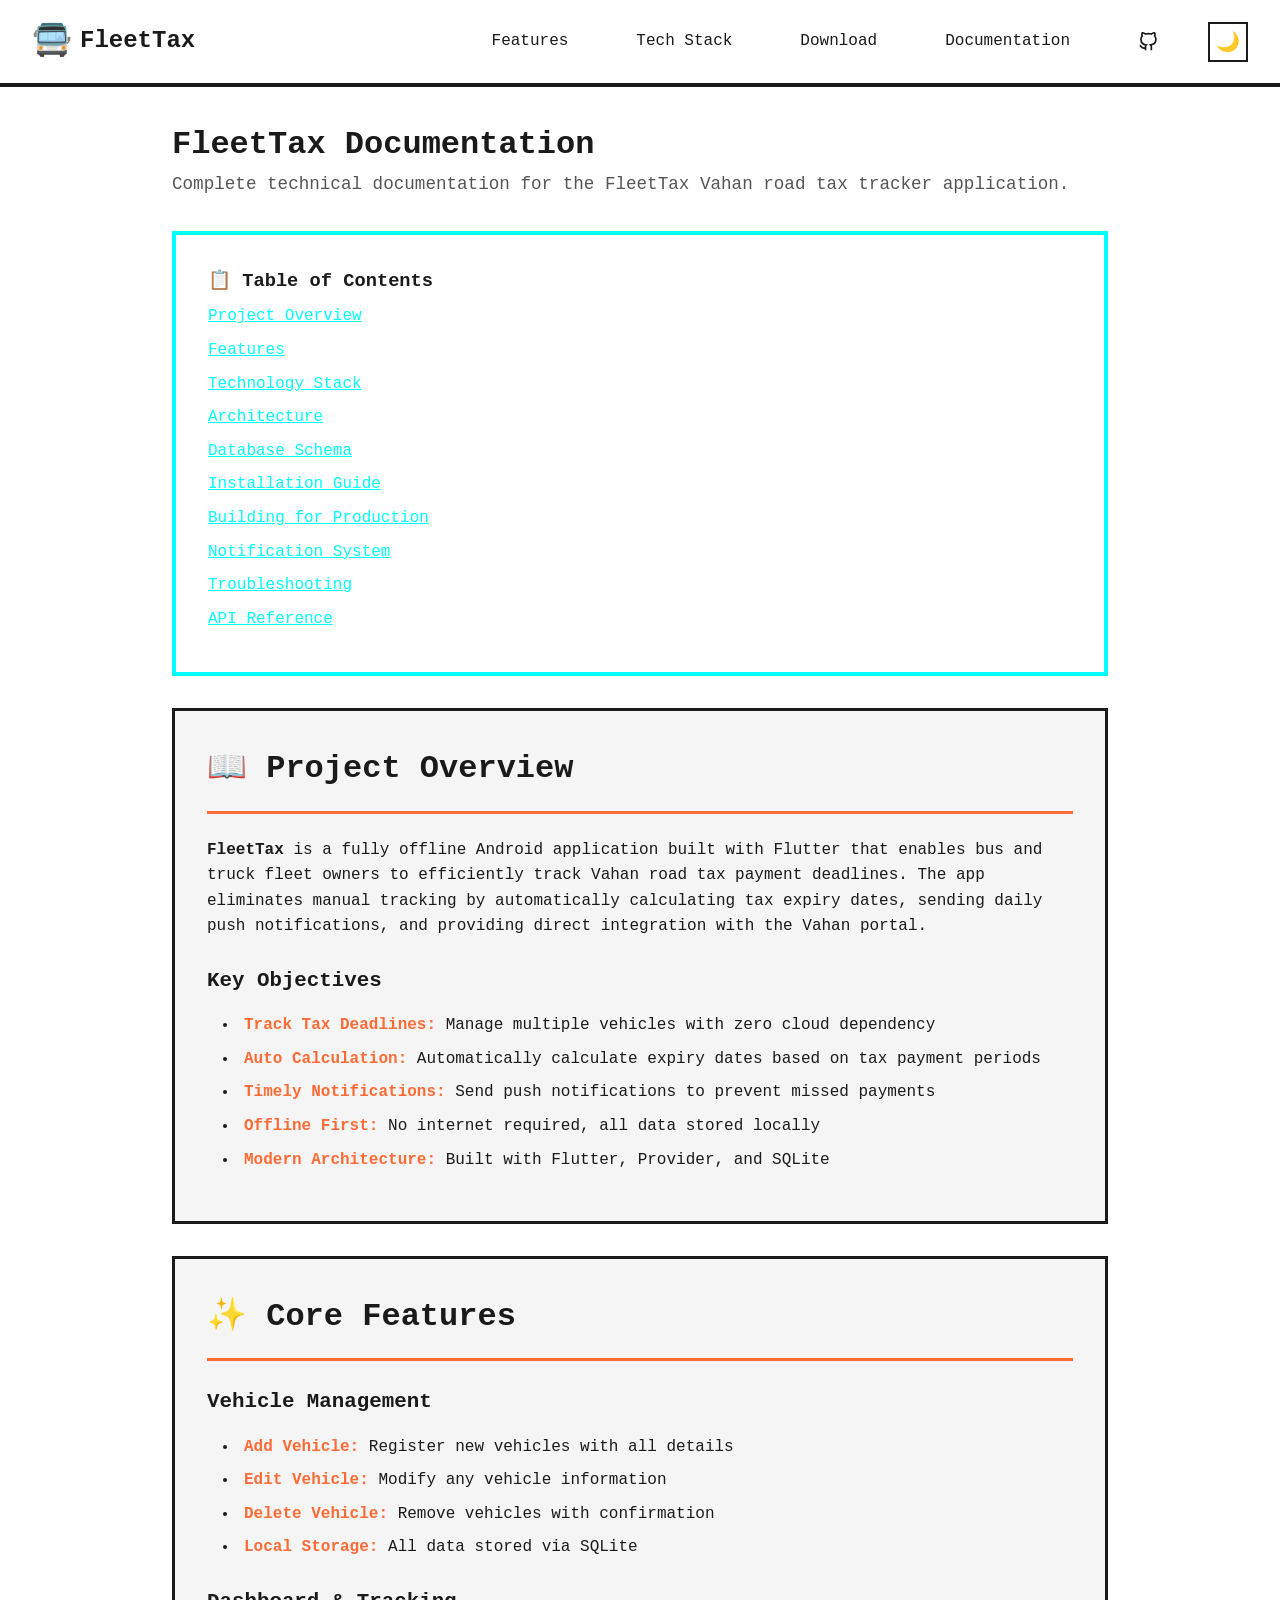
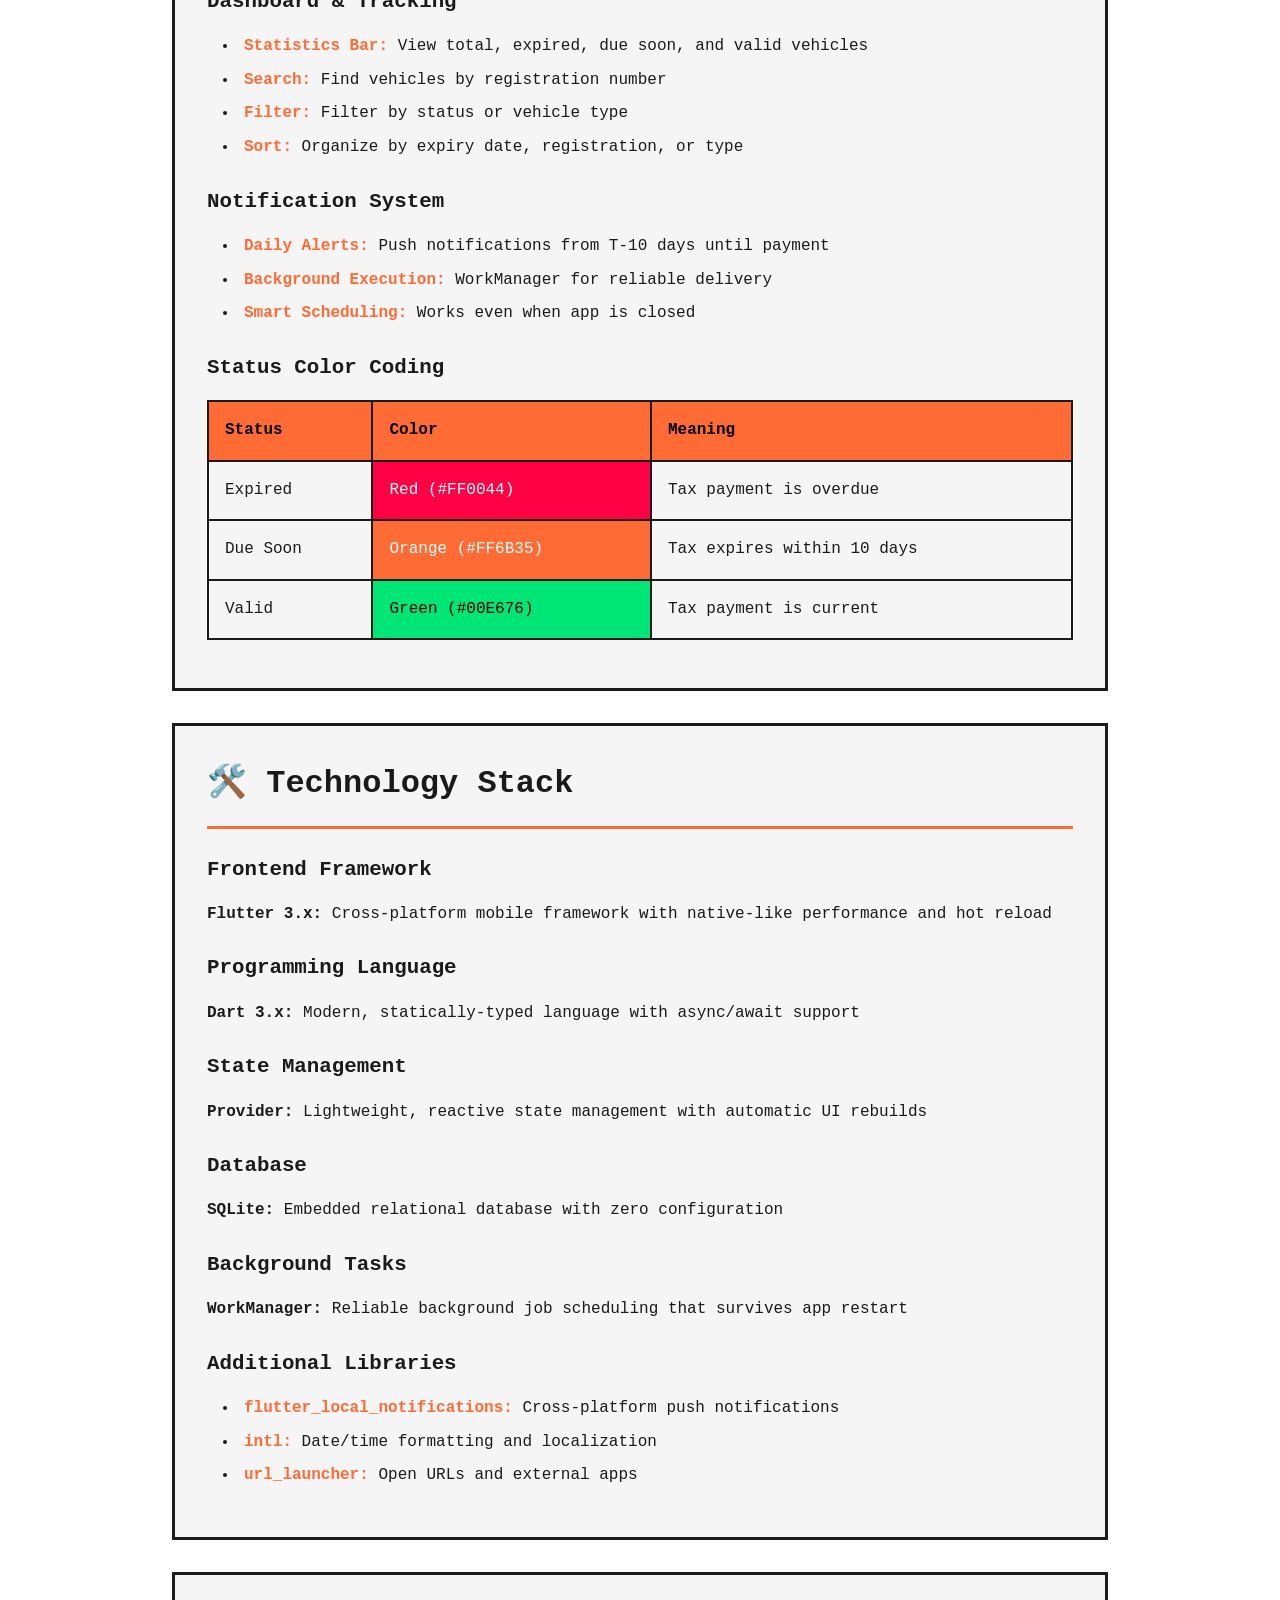
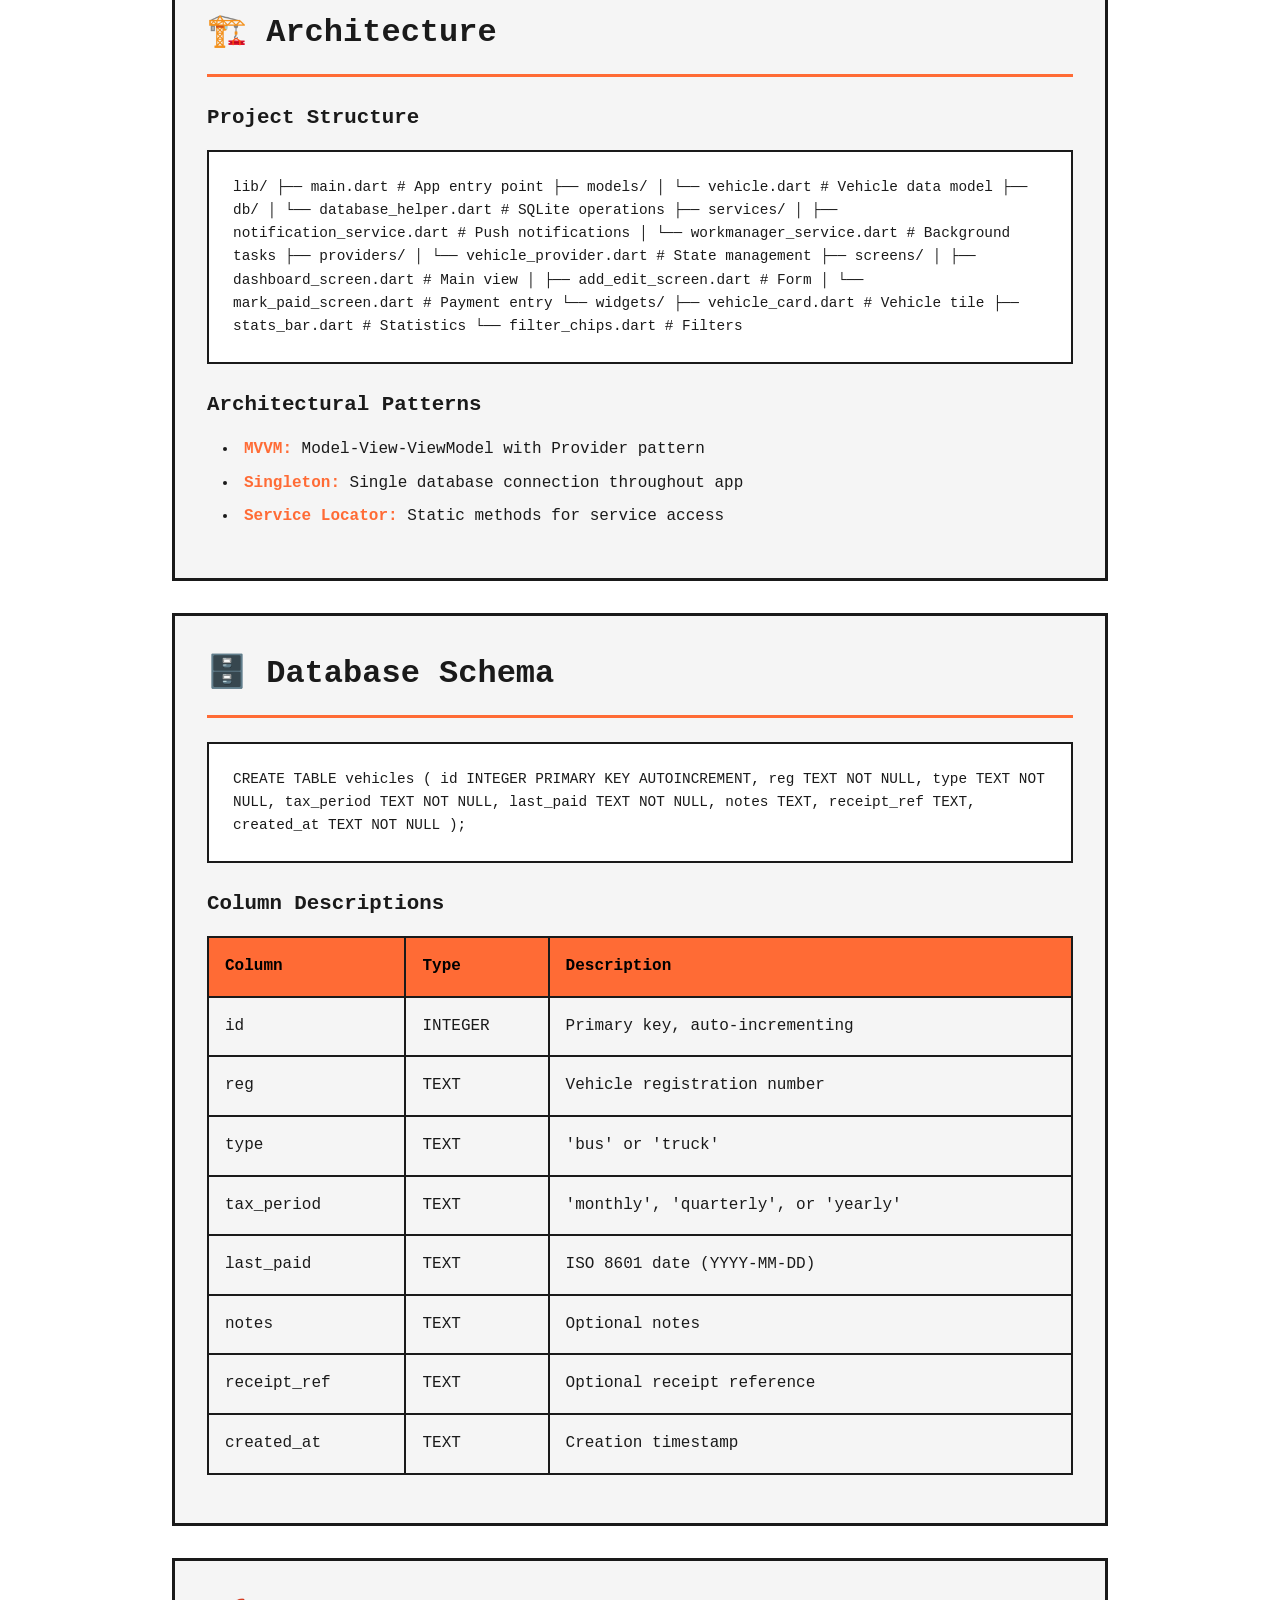
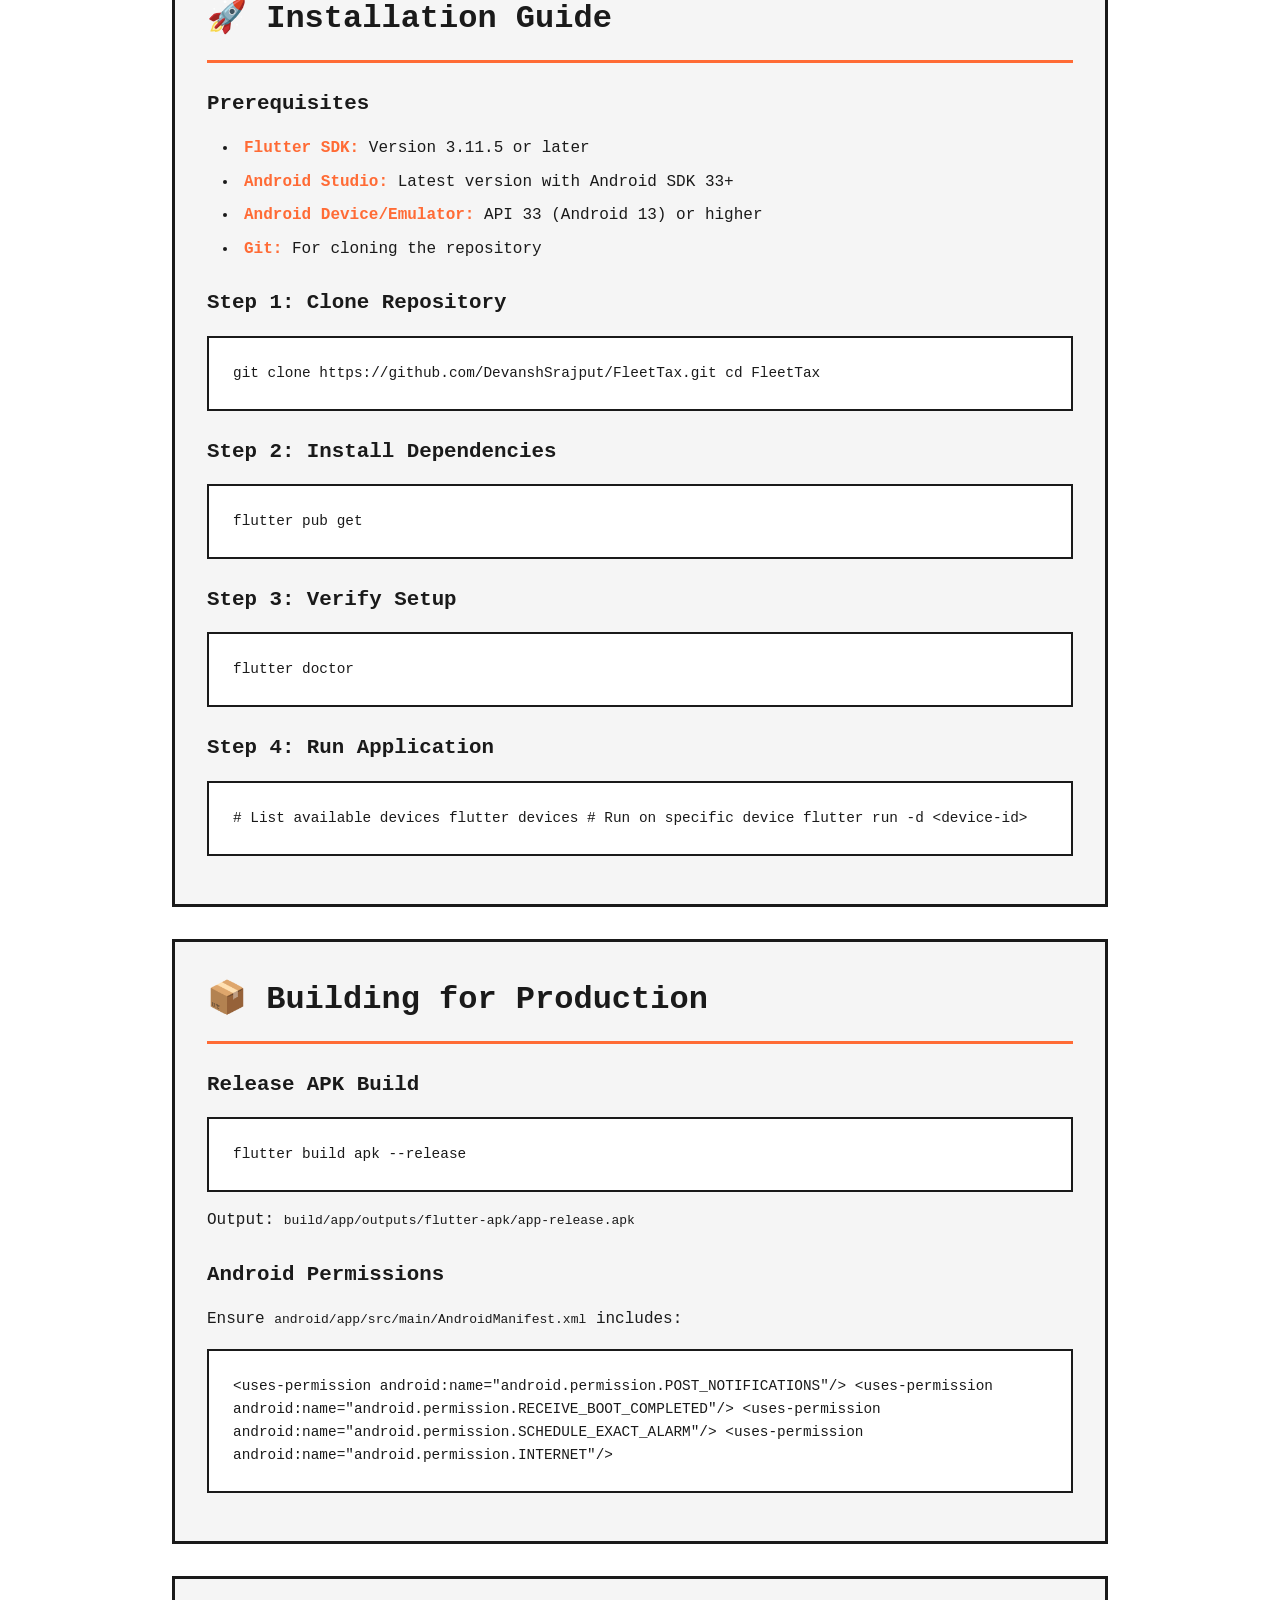
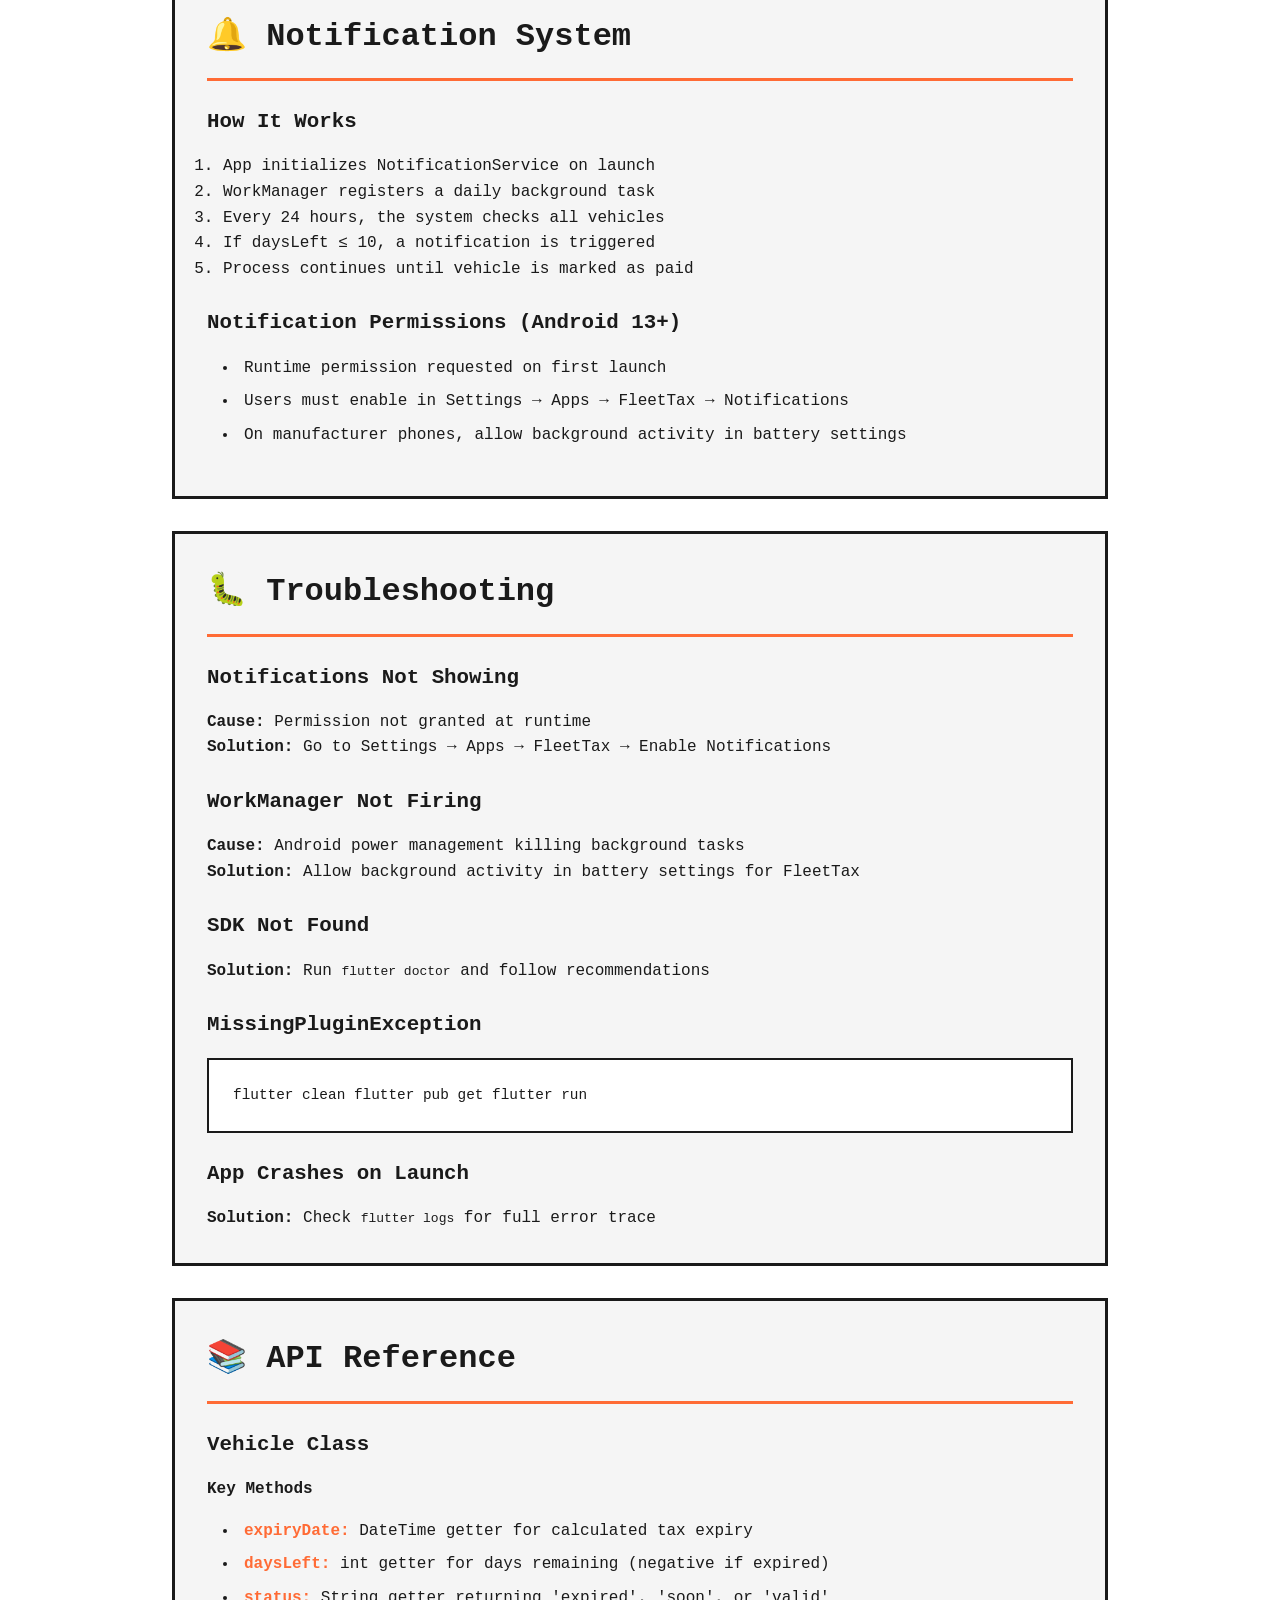
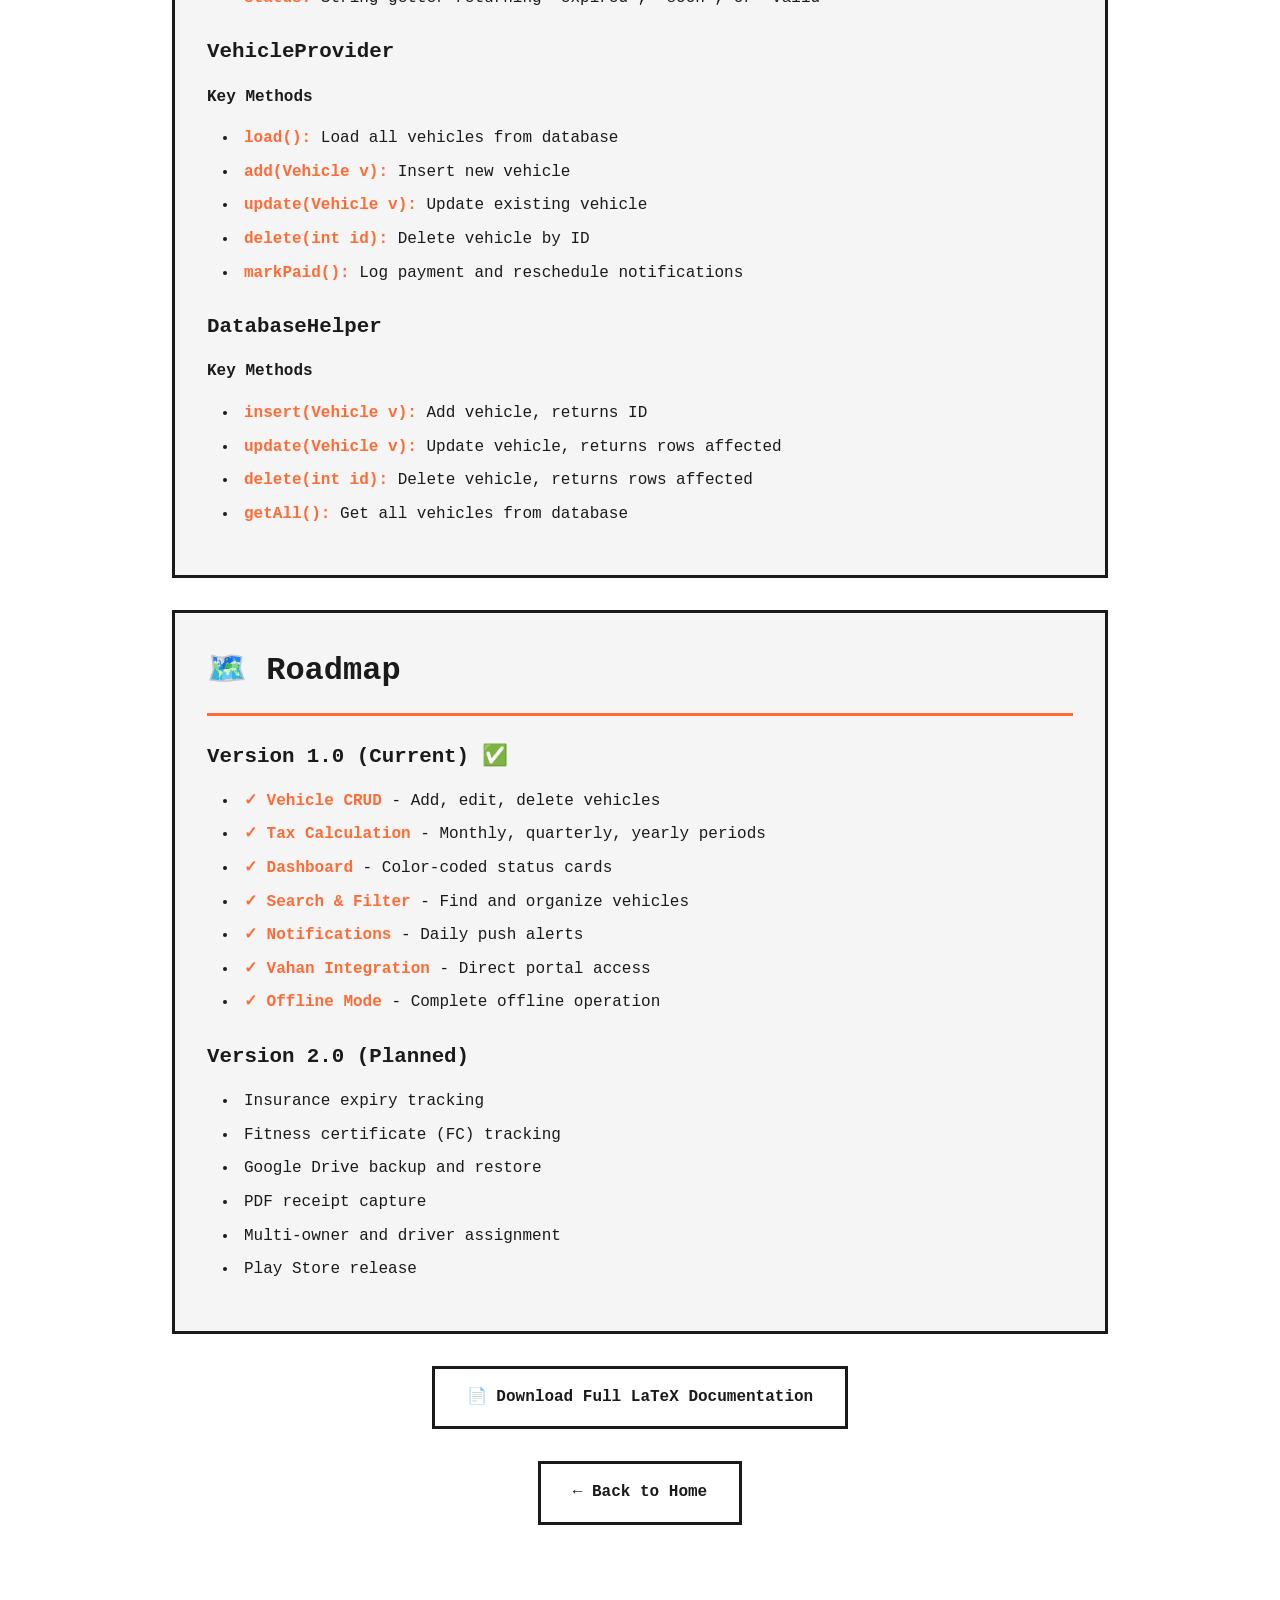
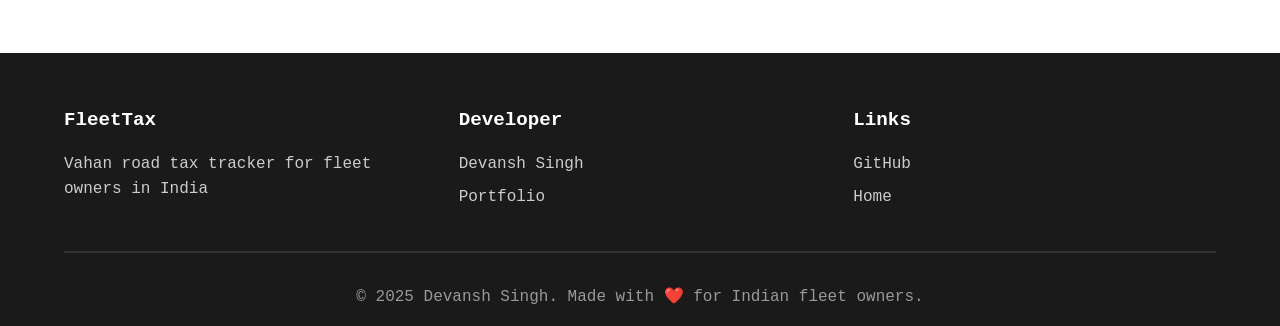
==== docs/docs.html @ cca52b47 "FleetTax Website & Documentation" ====
<!DOCTYPE html>
<html lang="en">
<head>
    <meta charset="UTF-8">
    <meta name="viewport" content="width=device-width, initial-scale=1.0">
    <title>FleetTax Documentation</title>
    <link rel="stylesheet" href="styles.css">
    <style>
        .docs-container {
            max-width: 1000px;
            margin: 0 auto;
            padding: 2rem;
        }

        .doc-section {
            background-color: var(--bg-secondary);
            padding: 2rem;
            margin: 2rem 0;
            border: 3px solid var(--border-color);
        }

        .doc-section h2 {
            font-size: 2rem;
            margin-bottom: 1.5rem;
            border-bottom: 3px solid var(--accent-yellow);
            padding-bottom: 1rem;
        }

        .doc-section h3 {
            font-size: 1.3rem;
            margin: 1.5rem 0 1rem;
        }

        .code-block {
            background-color: var(--bg-primary);
            border: 2px solid var(--border-color);
            padding: 1.5rem;
            margin: 1rem 0;
            overflow-x: auto;
            font-family: 'Courier New', monospace;
            font-size: 0.9rem;
        }

        .toc {
            background-color: var(--bg-primary);
            padding: 2rem;
            border: 4px solid var(--accent-cyan);
            margin: 2rem 0;
        }

        .toc h3 {
            margin-top: 0;
        }

        .toc ul {
            list-style: none;
            padding-left: 0;
        }

        .toc li {
            margin: 0.5rem 0;
        }

        .toc a {
            color: var(--accent-cyan);
            text-decoration: underline;
        }

        .toc a:hover {
            color: var(--accent-yellow);
        }

        table {
            width: 100%;
            border-collapse: collapse;
            margin: 1rem 0;
        }

        table th, table td {
            border: 2px solid var(--border-color);
            padding: 1rem;
            text-align: left;
        }

        table th {
            background-color: var(--accent-yellow);
            color: #000;
            font-weight: bold;
        }

        table tr:nth-child(even) {
            background-color: var(--bg-secondary);
        }

        .back-to-top {
            text-align: center;
            margin: 2rem 0;
        }

        .back-to-top a {
            display: inline-block;
            padding: 1rem 2rem;
            border: 3px solid var(--border-color);
            text-decoration: none;
            color: var(--text-primary);
            font-weight: bold;
            transition: all 0.3s;
        }

        .back-to-top a:hover {
            background-color: var(--accent-cyan);
            border-color: var(--accent-cyan);
            color: #000;
        }

        .feature-list {
            list-style-position: inside;
            margin: 1rem 0;
        }

        .feature-list li {
            margin: 0.5rem 0;
            padding-left: 1rem;
        }

        .feature-list strong {
            color: var(--accent-yellow);
        }
    </style>
</head>
<body>
    <!-- Navbar -->
    <nav class="navbar">
        <div class="nav-container">
            <div class="nav-left">
                <a href="index.html" class="logo">
                    <span class="logo-icon">🚍</span>
                    <span class="logo-text">FleetTax</span>
                </a>
            </div>
            <ul class="nav-links">
                <li><a href="index.html#features">Features</a></li>
                <li><a href="index.html#tech">Tech Stack</a></li>
                <li><a href="index.html#download">Download</a></li>
                <li><a href="docs.html">Documentation</a></li>
                <li>
                    <a href="https://github.com/DevanshSrajput/FleetTax" target="_blank" class="github-link" title="GitHub Repository">
                        <svg width="20" height="20" viewBox="0 0 24 24" fill="none" stroke="currentColor" stroke-width="2">
                            <path d="M9 19c-5 1.5-5-2.5-7-3m14 6v-3.87a3.37 3.37 0 0 0-.94-2.61c3.14-.35 6.44-1.54 6.44-7A5.44 5.44 0 0 0 20 4.77 5.07 5.07 0 0 0 19.91 1S18.73.65 16 2.48a13.38 13.38 0 0 0-7 0C6.27.65 5.09 1 5.09 1A5.07 5.07 0 0 0 5 4.77a5.44 5.44 0 0 0-1.5 3.78c0 5.42 3.3 6.61 6.44 7A3.37 3.37 0 0 0 9 18.13V22"></path>
                        </svg>
                    </a>
                </li>
                <li>
                    <button class="theme-toggle" id="themeToggle" title="Toggle dark/light mode">
                        <span class="theme-icon">🌙</span>
                    </button>
                </li>
            </ul>
        </div>
    </nav>

    <!-- Main Documentation Content -->
    <div class="docs-container">
        <h1>FleetTax Documentation</h1>
        <p style="font-size: 1.1rem; color: var(--text-secondary); margin-bottom: 2rem;">
            Complete technical documentation for the FleetTax Vahan road tax tracker application.
        </p>

        <!-- Table of Contents -->
        <div class="toc">
            <h3>📋 Table of Contents</h3>
            <ul>
                <li><a href="#overview">Project Overview</a></li>
                <li><a href="#features">Features</a></li>
                <li><a href="#tech-stack">Technology Stack</a></li>
                <li><a href="#architecture">Architecture</a></li>
                <li><a href="#database">Database Schema</a></li>
                <li><a href="#installation">Installation Guide</a></li>
                <li><a href="#building">Building for Production</a></li>
                <li><a href="#notifications">Notification System</a></li>
                <li><a href="#troubleshooting">Troubleshooting</a></li>
                <li><a href="#api">API Reference</a></li>
            </ul>
        </div>

        <!-- Overview Section -->
        <div id="overview" class="doc-section">
            <h2>📖 Project Overview</h2>
            <p>
                <strong>FleetTax</strong> is a fully offline Android application built with Flutter that enables bus and truck fleet owners to efficiently track Vahan road tax payment deadlines. The app eliminates manual tracking by automatically calculating tax expiry dates, sending daily push notifications, and providing direct integration with the Vahan portal.
            </p>
            <h3>Key Objectives</h3>
            <ul class="feature-list">
                <li><strong>Track Tax Deadlines:</strong> Manage multiple vehicles with zero cloud dependency</li>
                <li><strong>Auto Calculation:</strong> Automatically calculate expiry dates based on tax payment periods</li>
                <li><strong>Timely Notifications:</strong> Send push notifications to prevent missed payments</li>
                <li><strong>Offline First:</strong> No internet required, all data stored locally</li>
                <li><strong>Modern Architecture:</strong> Built with Flutter, Provider, and SQLite</li>
            </ul>
        </div>

        <!-- Features Section -->
        <div id="features" class="doc-section">
            <h2>✨ Core Features</h2>
            <h3>Vehicle Management</h3>
            <ul class="feature-list">
                <li><strong>Add Vehicle:</strong> Register new vehicles with all details</li>
                <li><strong>Edit Vehicle:</strong> Modify any vehicle information</li>
                <li><strong>Delete Vehicle:</strong> Remove vehicles with confirmation</li>
                <li><strong>Local Storage:</strong> All data stored via SQLite</li>
            </ul>

            <h3>Dashboard & Tracking</h3>
            <ul class="feature-list">
                <li><strong>Statistics Bar:</strong> View total, expired, due soon, and valid vehicles</li>
                <li><strong>Search:</strong> Find vehicles by registration number</li>
                <li><strong>Filter:</strong> Filter by status or vehicle type</li>
                <li><strong>Sort:</strong> Organize by expiry date, registration, or type</li>
            </ul>

            <h3>Notification System</h3>
            <ul class="feature-list">
                <li><strong>Daily Alerts:</strong> Push notifications from T-10 days until payment</li>
                <li><strong>Background Execution:</strong> WorkManager for reliable delivery</li>
                <li><strong>Smart Scheduling:</strong> Works even when app is closed</li>
            </ul>

            <h3>Status Color Coding</h3>
            <table>
                <tr>
                    <th>Status</th>
                    <th>Color</th>
                    <th>Meaning</th>
                </tr>
                <tr>
                    <td>Expired</td>
                    <td style="background-color: #ff0044; color: white;">Red (#FF0044)</td>
                    <td>Tax payment is overdue</td>
                </tr>
                <tr>
                    <td>Due Soon</td>
                    <td style="background-color: #ff6b35; color: white;">Orange (#FF6B35)</td>
                    <td>Tax expires within 10 days</td>
                </tr>
                <tr>
                    <td>Valid</td>
                    <td style="background-color: #00e676; color: #000;">Green (#00E676)</td>
                    <td>Tax payment is current</td>
                </tr>
            </table>
        </div>

        <!-- Tech Stack Section -->
        <div id="tech-stack" class="doc-section">
            <h2>🛠️ Technology Stack</h2>
            <h3>Frontend Framework</h3>
            <p><strong>Flutter 3.x:</strong> Cross-platform mobile framework with native-like performance and hot reload</p>

            <h3>Programming Language</h3>
            <p><strong>Dart 3.x:</strong> Modern, statically-typed language with async/await support</p>

            <h3>State Management</h3>
            <p><strong>Provider:</strong> Lightweight, reactive state management with automatic UI rebuilds</p>

            <h3>Database</h3>
            <p><strong>SQLite:</strong> Embedded relational database with zero configuration</p>

            <h3>Background Tasks</h3>
            <p><strong>WorkManager:</strong> Reliable background job scheduling that survives app restart</p>

            <h3>Additional Libraries</h3>
            <ul class="feature-list">
                <li><strong>flutter_local_notifications:</strong> Cross-platform push notifications</li>
                <li><strong>intl:</strong> Date/time formatting and localization</li>
                <li><strong>url_launcher:</strong> Open URLs and external apps</li>
            </ul>
        </div>

        <!-- Architecture Section -->
        <div id="architecture" class="doc-section">
            <h2>🏗️ Architecture</h2>
            <h3>Project Structure</h3>
            <div class="code-block">
lib/
├── main.dart                      # App entry point
├── models/
│   └── vehicle.dart               # Vehicle data model
├── db/
│   └── database_helper.dart       # SQLite operations
├── services/
│   ├── notification_service.dart  # Push notifications
│   └── workmanager_service.dart   # Background tasks
├── providers/
│   └── vehicle_provider.dart      # State management
├── screens/
│   ├── dashboard_screen.dart      # Main view
│   ├── add_edit_screen.dart       # Form
│   └── mark_paid_screen.dart      # Payment entry
└── widgets/
    ├── vehicle_card.dart          # Vehicle tile
    ├── stats_bar.dart             # Statistics
    └── filter_chips.dart          # Filters
            </div>

            <h3>Architectural Patterns</h3>
            <ul class="feature-list">
                <li><strong>MVVM:</strong> Model-View-ViewModel with Provider pattern</li>
                <li><strong>Singleton:</strong> Single database connection throughout app</li>
                <li><strong>Service Locator:</strong> Static methods for service access</li>
            </ul>
        </div>

        <!-- Database Section -->
        <div id="database" class="doc-section">
            <h2>🗄️ Database Schema</h2>
            <div class="code-block">
CREATE TABLE vehicles (
    id INTEGER PRIMARY KEY AUTOINCREMENT,
    reg TEXT NOT NULL,
    type TEXT NOT NULL,
    tax_period TEXT NOT NULL,
    last_paid TEXT NOT NULL,
    notes TEXT,
    receipt_ref TEXT,
    created_at TEXT NOT NULL
);
            </div>

            <h3>Column Descriptions</h3>
            <table>
                <tr>
                    <th>Column</th>
                    <th>Type</th>
                    <th>Description</th>
                </tr>
                <tr>
                    <td>id</td>
                    <td>INTEGER</td>
                    <td>Primary key, auto-incrementing</td>
                </tr>
                <tr>
                    <td>reg</td>
                    <td>TEXT</td>
                    <td>Vehicle registration number</td>
                </tr>
                <tr>
                    <td>type</td>
                    <td>TEXT</td>
                    <td>'bus' or 'truck'</td>
                </tr>
                <tr>
                    <td>tax_period</td>
                    <td>TEXT</td>
                    <td>'monthly', 'quarterly', or 'yearly'</td>
                </tr>
                <tr>
                    <td>last_paid</td>
                    <td>TEXT</td>
                    <td>ISO 8601 date (YYYY-MM-DD)</td>
                </tr>
                <tr>
                    <td>notes</td>
                    <td>TEXT</td>
                    <td>Optional notes</td>
                </tr>
                <tr>
                    <td>receipt_ref</td>
                    <td>TEXT</td>
                    <td>Optional receipt reference</td>
                </tr>
                <tr>
                    <td>created_at</td>
                    <td>TEXT</td>
                    <td>Creation timestamp</td>
                </tr>
            </table>
        </div>

        <!-- Installation Section -->
        <div id="installation" class="doc-section">
            <h2>🚀 Installation Guide</h2>
            <h3>Prerequisites</h3>
            <ul class="feature-list">
                <li><strong>Flutter SDK:</strong> Version 3.11.5 or later</li>
                <li><strong>Android Studio:</strong> Latest version with Android SDK 33+</li>
                <li><strong>Android Device/Emulator:</strong> API 33 (Android 13) or higher</li>
                <li><strong>Git:</strong> For cloning the repository</li>
            </ul>

            <h3>Step 1: Clone Repository</h3>
            <div class="code-block">
git clone https://github.com/DevanshSrajput/FleetTax.git
cd FleetTax
            </div>

            <h3>Step 2: Install Dependencies</h3>
            <div class="code-block">
flutter pub get
            </div>

            <h3>Step 3: Verify Setup</h3>
            <div class="code-block">
flutter doctor
            </div>

            <h3>Step 4: Run Application</h3>
            <div class="code-block">
# List available devices
flutter devices

# Run on specific device
flutter run -d &lt;device-id&gt;
            </div>
        </div>

        <!-- Building Section -->
        <div id="building" class="doc-section">
            <h2>📦 Building for Production</h2>
            <h3>Release APK Build</h3>
            <div class="code-block">
flutter build apk --release
            </div>
            <p>Output: <code>build/app/outputs/flutter-apk/app-release.apk</code></p>

            <h3>Android Permissions</h3>
            <p>Ensure <code>android/app/src/main/AndroidManifest.xml</code> includes:</p>
            <div class="code-block">
&lt;uses-permission android:name="android.permission.POST_NOTIFICATIONS"/&gt;
&lt;uses-permission android:name="android.permission.RECEIVE_BOOT_COMPLETED"/&gt;
&lt;uses-permission android:name="android.permission.SCHEDULE_EXACT_ALARM"/&gt;
&lt;uses-permission android:name="android.permission.INTERNET"/&gt;
            </div>
        </div>

        <!-- Notifications Section -->
        <div id="notifications" class="doc-section">
            <h2>🔔 Notification System</h2>
            <h3>How It Works</h3>
            <ol style="margin-left: 1rem;">
                <li>App initializes NotificationService on launch</li>
                <li>WorkManager registers a daily background task</li>
                <li>Every 24 hours, the system checks all vehicles</li>
                <li>If daysLeft ≤ 10, a notification is triggered</li>
                <li>Process continues until vehicle is marked as paid</li>
            </ol>

            <h3>Notification Permissions (Android 13+)</h3>
            <ul class="feature-list">
                <li>Runtime permission requested on first launch</li>
                <li>Users must enable in Settings → Apps → FleetTax → Notifications</li>
                <li>On manufacturer phones, allow background activity in battery settings</li>
            </ul>
        </div>

        <!-- Troubleshooting Section -->
        <div id="troubleshooting" class="doc-section">
            <h2>🐛 Troubleshooting</h2>

            <h3>Notifications Not Showing</h3>
            <p><strong>Cause:</strong> Permission not granted at runtime</p>
            <p><strong>Solution:</strong> Go to Settings → Apps → FleetTax → Enable Notifications</p>

            <h3>WorkManager Not Firing</h3>
            <p><strong>Cause:</strong> Android power management killing background tasks</p>
            <p><strong>Solution:</strong> Allow background activity in battery settings for FleetTax</p>

            <h3>SDK Not Found</h3>
            <p><strong>Solution:</strong> Run <code>flutter doctor</code> and follow recommendations</p>

            <h3>MissingPluginException</h3>
            <div class="code-block">
flutter clean
flutter pub get
flutter run
            </div>

            <h3>App Crashes on Launch</h3>
            <p><strong>Solution:</strong> Check <code>flutter logs</code> for full error trace</p>
        </div>

        <!-- API Reference Section -->
        <div id="api" class="doc-section">
            <h2>📚 API Reference</h2>

            <h3>Vehicle Class</h3>
            <h4>Key Methods</h4>
            <ul class="feature-list">
                <li><strong>expiryDate:</strong> DateTime getter for calculated tax expiry</li>
                <li><strong>daysLeft:</strong> int getter for days remaining (negative if expired)</li>
                <li><strong>status:</strong> String getter returning 'expired', 'soon', or 'valid'</li>
            </ul>

            <h3>VehicleProvider</h3>
            <h4>Key Methods</h4>
            <ul class="feature-list">
                <li><strong>load():</strong> Load all vehicles from database</li>
                <li><strong>add(Vehicle v):</strong> Insert new vehicle</li>
                <li><strong>update(Vehicle v):</strong> Update existing vehicle</li>
                <li><strong>delete(int id):</strong> Delete vehicle by ID</li>
                <li><strong>markPaid():</strong> Log payment and reschedule notifications</li>
            </ul>

            <h3>DatabaseHelper</h3>
            <h4>Key Methods</h4>
            <ul class="feature-list">
                <li><strong>insert(Vehicle v):</strong> Add vehicle, returns ID</li>
                <li><strong>update(Vehicle v):</strong> Update vehicle, returns rows affected</li>
                <li><strong>delete(int id):</strong> Delete vehicle, returns rows affected</li>
                <li><strong>getAll():</strong> Get all vehicles from database</li>
            </ul>
        </div>

        <!-- Roadmap Section -->
        <div id="roadmap" class="doc-section">
            <h2>🗺️ Roadmap</h2>
            <h3>Version 1.0 (Current) ✅</h3>
            <ul class="feature-list">
                <li><strong>✓ Vehicle CRUD</strong> - Add, edit, delete vehicles</li>
                <li><strong>✓ Tax Calculation</strong> - Monthly, quarterly, yearly periods</li>
                <li><strong>✓ Dashboard</strong> - Color-coded status cards</li>
                <li><strong>✓ Search & Filter</strong> - Find and organize vehicles</li>
                <li><strong>✓ Notifications</strong> - Daily push alerts</li>
                <li><strong>✓ Vahan Integration</strong> - Direct portal access</li>
                <li><strong>✓ Offline Mode</strong> - Complete offline operation</li>
            </ul>

            <h3>Version 2.0 (Planned)</h3>
            <ul class="feature-list">
                <li>Insurance expiry tracking</li>
                <li>Fitness certificate (FC) tracking</li>
                <li>Google Drive backup and restore</li>
                <li>PDF receipt capture</li>
                <li>Multi-owner and driver assignment</li>
                <li>Play Store release</li>
            </ul>
        </div>

        <!-- Download LaTeX -->
        <div class="back-to-top">
            <a href="fleettax_documentation.tex" download>📄 Download Full LaTeX Documentation</a>
        </div>

        <!-- Back to Home -->
        <div class="back-to-top">
            <a href="index.html">← Back to Home</a>
        </div>
    </div>

    <!-- Footer -->
    <footer class="footer" style="margin-top: 4rem;">
        <div class="container">
            <div class="footer-content">
                <div class="footer-section">
                    <h4>FleetTax</h4>
                    <p>Vahan road tax tracker for fleet owners in India</p>
                </div>
                <div class="footer-section">
                    <h4>Developer</h4>
                    <ul>
                        <li><a href="https://github.com/DevanshSrajput">Devansh Singh</a></li>
                        <li><a href="https://devanshsingh.dev">Portfolio</a></li>
                    </ul>
                </div>
                <div class="footer-section">
                    <h4>Links</h4>
                    <ul>
                        <li><a href="https://github.com/DevanshSrajput/FleetTax">GitHub</a></li>
                        <li><a href="index.html">Home</a></li>
                    </ul>
                </div>
            </div>
            <div class="footer-bottom">
                <p>&copy; 2025 Devansh Singh. Made with ❤️ for Indian fleet owners.</p>
            </div>
        </div>
    </footer>

    <script src="script.js"></script>
</body>
</html>
---- docs/styles.css ----
/* ===========================
   VARIABLES & THEME SETUP
   =========================== */

:root {
  /* Light theme colors */
  --bg-primary: #ffffff;
  --bg-secondary: #f5f5f5;
  --text-primary: #1a1a1a;
  --text-secondary: #555555;
  --border-color: #1a1a1a;
  --accent-yellow: #ff6b35;
  --accent-cyan: #00ffff;
  --accent-red: #ff0044;
  --accent-green: #00e676;
  --shadow: 0 4px 12px rgba(0, 0, 0, 0.1);
  --transition: all 0.3s cubic-bezier(0.4, 0, 0.2, 1);
}

body.dark-theme {
  /* Dark theme colors */
  --bg-primary: #0a0a0a;
  --bg-secondary: #1a1a1a;
  --text-primary: #ffffff;
  --text-secondary: #cccccc;
  --border-color: #ffffff;
  --shadow: 0 4px 12px rgba(0, 0, 0, 0.5);
}

/* ===========================
   GLOBAL STYLES
   =========================== */

* {
  margin: 0;
  padding: 0;
  box-sizing: border-box;
}

html {
  scroll-behavior: smooth;
}

body {
  font-family: "Courier New", monospace;
  background-color: var(--bg-primary);
  color: var(--text-primary);
  transition: var(--transition);
  line-height: 1.6;
  overflow-x: hidden;
}

/* ===========================
   NAVBAR
   =========================== */

.navbar {
  position: sticky;
  top: 0;
  z-index: 1000;
  background-color: var(--bg-primary);
  border-bottom: 4px solid var(--border-color);
  padding: 1rem 0;
  transition: var(--transition);
}

.nav-container {
  max-width: 1400px;
  margin: 0 auto;
  padding: 0 2rem;
  display: flex;
  justify-content: space-between;
  align-items: center;
}

.nav-left {
  display: flex;
  align-items: center;
}

.logo {
  display: flex;
  align-items: center;
  gap: 0.5rem;
  text-decoration: none;
  font-weight: bold;
  font-size: 1.5rem;
  color: var(--text-primary);
  transition: var(--transition);
}

.logo:hover {
  transform: scale(1.05);
  color: var(--accent-yellow);
}

.logo-icon {
  font-size: 2rem;
}

.nav-links {
  display: flex;
  list-style: none;
  gap: 2rem;
  align-items: center;
}

.nav-links a {
  color: var(--text-primary);
  text-decoration: none;
  font-weight: 500;
  border: 2px solid transparent;
  padding: 0.5rem 1rem;
  transition: var(--transition);
  position: relative;
}

.nav-links a:hover {
  border-bottom: 2px solid var(--accent-yellow);
  color: var(--accent-yellow);
}

.github-link {
  display: flex;
  align-items: center;
  gap: 0.5rem;
}

.theme-toggle {
  background: none;
  border: 2px solid var(--border-color);
  padding: 0.5rem;
  cursor: pointer;
  font-size: 1.2rem;
  color: var(--text-primary);
  transition: var(--transition);
  display: flex;
  align-items: center;
  justify-content: center;
  width: 40px;
  height: 40px;
}

.theme-toggle:hover {
  border-color: var(--accent-yellow);
  transform: rotate(20deg);
}

/* ===========================
   HERO SECTION
   =========================== */

.hero {
  padding: 4rem 2rem;
  background: linear-gradient(
    135deg,
    var(--bg-primary) 0%,
    var(--bg-secondary) 100%
  );
  border-bottom: 8px solid var(--accent-yellow);
  overflow: hidden;
  position: relative;
}

.hero::before {
  content: "";
  position: absolute;
  top: 0;
  right: 0;
  width: 300px;
  height: 300px;
  background: radial-gradient(circle, var(--accent-cyan) 0%, transparent 70%);
  opacity: 0.1;
  pointer-events: none;
}

.hero-content {
  max-width: 1400px;
  margin: 0 auto;
  display: grid;
  grid-template-columns: 1fr 1fr;
  gap: 4rem;
  align-items: center;
  position: relative;
  z-index: 1;
}

.hero-text h1 {
  font-size: 3.5rem;
  font-weight: bold;
  line-height: 1.1;
  margin-bottom: 1rem;
  text-transform: uppercase;
  letter-spacing: -2px;
}

.highlight-1 {
  color: var(--accent-yellow);
  border: 3px solid var(--accent-yellow);
  padding: 0.2rem 0.5rem;
}

.highlight-2 {
  color: var(--accent-cyan);
  border: 3px solid var(--accent-cyan);
  padding: 0.2rem 0.5rem;
  margin-left: 0.5rem;
}

.hero-subtitle {
  font-size: 1.5rem;
  color: var(--text-secondary);
  margin-bottom: 1rem;
  font-weight: bold;
}

.hero-description {
  font-size: 1.1rem;
  margin-bottom: 2rem;
  color: var(--text-secondary);
  line-height: 1.8;
  max-width: 500px;
}

.hero-buttons {
  display: flex;
  gap: 1.5rem;
  flex-wrap: wrap;
}

.btn {
  padding: 1rem 2rem;
  font-size: 1rem;
  border: 3px solid var(--border-color);
  text-decoration: none;
  display: inline-block;
  cursor: pointer;
  font-weight: bold;
  text-transform: uppercase;
  transition: var(--transition);
  font-family: "Courier New", monospace;
}

.btn-primary {
  background-color: var(--accent-yellow);
  color: #000;
  border-color: var(--accent-yellow);
}

.btn-primary:hover {
  transform: translate(-2px, -2px);
  box-shadow: 4px 4px 0 var(--border-color);
}

.btn-secondary {
  background-color: transparent;
  color: var(--text-primary);
  border-color: var(--border-color);
}

.btn-secondary:hover {
  background-color: var(--accent-cyan);
  border-color: var(--accent-cyan);
  color: #000;
  transform: translate(-2px, -2px);
}

.btn-large {
  padding: 1.5rem 3rem;
  font-size: 1.2rem;
}

/* Phone Frame Visualization */
.hero-visual {
  display: flex;
  justify-content: center;
  align-items: center;
}

.phone-frame {
  width: 280px;
  height: 550px;
  background-color: #000;
  border: 12px solid #000;
  border-radius: 40px;
  overflow: hidden;
  box-shadow: 0 20px 60px rgba(0, 0, 0, 0.3);
  position: relative;
}

.phone-frame::before {
  content: "";
  position: absolute;
  top: 0;
  left: 0;
  right: 0;
  height: 25px;
  background: #000;
  border-bottom: 2px solid #333;
  z-index: 10;
}

.phone-screen {
  width: 100%;
  height: 100%;
  background-color: var(--bg-secondary);
  padding: 2rem 1rem;
  overflow-y: auto;
  display: flex;
  flex-direction: column;
  gap: 1rem;
}

.status-card {
  padding: 1rem;
  border: 3px solid var(--border-color);
  display: flex;
  flex-direction: column;
  gap: 0.5rem;
  animation: slideIn 0.6s ease-out forwards;
}

.status-card.expired {
  background-color: var(--accent-red);
  color: #000;
  border-color: var(--accent-red);
}

.status-card.soon {
  background-color: var(--accent-yellow);
  color: #000;
  border-color: var(--accent-yellow);
}

.status-card.valid {
  background-color: var(--accent-green);
  color: #000;
  border-color: var(--accent-green);
}

.status-badge {
  font-weight: bold;
  font-size: 0.9rem;
}

.reg-number {
  font-weight: bold;
  font-size: 1rem;
}

.days {
  font-size: 0.85rem;
  opacity: 0.9;
}

@keyframes slideIn {
  from {
    opacity: 0;
    transform: translateX(20px);
  }
  to {
    opacity: 1;
    transform: translateX(0);
  }
}

/* ===========================
   CONTAINER & TYPOGRAPHY
   =========================== */

.container {
  max-width: 1400px;
  margin: 0 auto;
  padding: 0 2rem;
}

.section-title {
  font-size: 2.5rem;
  font-weight: bold;
  text-align: center;
  margin-bottom: 3rem;
  text-transform: uppercase;
  border: 3px solid var(--border-color);
  display: inline-block;
  padding: 0.5rem 1rem;
  margin-left: auto;
  margin-right: auto;
  display: flex;
  justify-content: center;
  width: 100%;
}

/* ===========================
   FEATURES SECTION
   =========================== */

.features {
  padding: 4rem 2rem;
  background-color: var(--bg-secondary);
  border-top: 8px solid var(--accent-cyan);
}

.features-grid {
  display: grid;
  grid-template-columns: repeat(auto-fit, minmax(300px, 1fr));
  gap: 2rem;
}

.feature-card {
  padding: 2rem;
  background-color: var(--bg-primary);
  border: 4px solid var(--border-color);
  transition: var(--transition);
  display: flex;
  flex-direction: column;
  gap: 1rem;
}

.feature-card:hover {
  transform: translate(-4px, -4px);
  box-shadow:
    4px 4px 0 var(--accent-yellow),
    8px 8px 0 var(--border-color);
  border-color: var(--accent-yellow);
}

.feature-icon {
  font-size: 2.5rem;
}

.feature-card h3 {
  font-size: 1.3rem;
  font-weight: bold;
}

.feature-card p {
  color: var(--text-secondary);
  line-height: 1.6;
}

/* ===========================
   TECH STACK SECTION
   =========================== */

.tech-stack {
  padding: 4rem 2rem;
  background-color: var(--bg-primary);
  border-top: 8px solid var(--accent-green);
}

.tech-grid {
  display: grid;
  grid-template-columns: repeat(auto-fit, minmax(200px, 1fr));
  gap: 2rem;
}

.tech-item {
  text-align: center;
  padding: 2rem;
  border: 3px solid var(--border-color);
  transition: var(--transition);
}

.tech-item:hover {
  background-color: var(--accent-yellow);
  color: #000;
  border-color: var(--accent-yellow);
  transform: scale(1.05);
}

.tech-icon {
  font-size: 2.5rem;
  margin-bottom: 1rem;
}

.tech-item h3 {
  font-weight: bold;
  margin-bottom: 0.5rem;
}

.tech-item p {
  color: var(--text-secondary);
  font-size: 0.9rem;
}

.tech-item:hover p {
  color: #000;
}

/* ===========================
   STATUS COLORS SECTION
   =========================== */

.status-colors {
  padding: 4rem 2rem;
  background-color: var(--bg-secondary);
}

.status-legend {
  display: grid;
  grid-template-columns: repeat(auto-fit, minmax(250px, 1fr));
  gap: 2rem;
}

.status-item {
  text-align: center;
  padding: 2rem;
  border: 4px solid var(--border-color);
  background-color: var(--bg-primary);
}

.status-circle {
  width: 60px;
  height: 60px;
  border-radius: 50%;
  margin: 0 auto 1rem;
  border: 3px solid var(--border-color);
}

.status-circle.expired {
  background-color: var(--accent-red);
}

.status-circle.soon {
  background-color: var(--accent-yellow);
}

.status-circle.valid {
  background-color: var(--accent-green);
}

.status-item h3 {
  font-weight: bold;
  margin-bottom: 0.5rem;
  font-size: 1.3rem;
}

/* ===========================
   DOWNLOAD SECTION
   =========================== */

.download {
  padding: 4rem 2rem;
  background: linear-gradient(
    135deg,
    var(--accent-yellow) 0%,
    var(--accent-cyan) 100%
  );
  color: #000;
  border-top: 8px solid #000;
  border-bottom: 8px solid #000;
}

.download .section-title {
  color: #000;
  border-color: #000;
}

.download-content {
  display: flex;
  justify-content: space-between;
  align-items: center;
  gap: 4rem;
  flex-wrap: wrap;
}

.download-text h3 {
  font-size: 2rem;
  font-weight: bold;
  margin-bottom: 1rem;
}

.download-text p {
  font-size: 1.1rem;
  margin-bottom: 1.5rem;
  line-height: 1.8;
}

.version-info {
  background-color: rgba(0, 0, 0, 0.1);
  padding: 1.5rem;
  border: 2px solid #000;
  margin-top: 1rem;
}

.version-info p {
  margin: 0.5rem 0;
  font-weight: 500;
}

.btn.btn-large {
  background-color: #000;
  color: var(--accent-cyan);
  border-color: #000;
  font-size: 1.2rem;
  padding: 1.5rem 3rem;
}

.btn.btn-large:hover {
  background-color: #333;
  transform: translate(-3px, -3px);
  box-shadow: 6px 6px 0 #000;
}

/* ===========================
   DOCUMENTATION SECTION
   =========================== */

.documentation {
  padding: 4rem 2rem;
  background-color: var(--bg-primary);
  text-align: center;
}

.docs-content {
  background-color: var(--bg-secondary);
  padding: 3rem;
  border: 4px solid var(--border-color);
  margin-top: 2rem;
}

.docs-content p {
  font-size: 1.1rem;
  margin-bottom: 2rem;
  color: var(--text-secondary);
}

.docs-links {
  display: flex;
  gap: 2rem;
  justify-content: center;
  flex-wrap: wrap;
}

.doc-link {
  padding: 1rem 2rem;
  background-color: var(--bg-primary);
  border: 3px solid var(--border-color);
  color: var(--text-primary);
  text-decoration: none;
  font-weight: bold;
  transition: var(--transition);
  display: inline-block;
}

.doc-link:hover {
  border-color: var(--accent-cyan);
  background-color: var(--accent-cyan);
  color: #000;
  transform: translate(-2px, -2px);
}

/* ===========================
   DEVELOPER SECTION
   =========================== */

.developer {
  padding: 4rem 2rem;
  background-color: var(--bg-secondary);
  text-align: center;
}

.developer-card {
  max-width: 600px;
  margin: 2rem auto;
  padding: 3rem;
  background-color: var(--bg-primary);
  border: 4px solid var(--border-color);
  transition: var(--transition);
}

.developer-card:hover {
  transform: translate(-4px, -4px);
  box-shadow: 4px 4px 0 var(--border-color);
}

.developer-avatar {
  font-size: 4rem;
  margin-bottom: 1rem;
}

.developer-card h3 {
  font-size: 2rem;
  font-weight: bold;
  margin-bottom: 1rem;
}

.developer-bio {
  color: var(--text-secondary);
  margin-bottom: 2rem;
  line-height: 1.8;
}

.developer-links {
  display: flex;
  gap: 2rem;
  justify-content: center;
  flex-wrap: wrap;
}

.social-link {
  display: inline-flex;
  align-items: center;
  gap: 0.5rem;
  padding: 0.75rem 1.5rem;
  border: 2px solid var(--border-color);
  color: var(--text-primary);
  text-decoration: none;
  font-weight: bold;
  transition: var(--transition);
}

.social-link:hover {
  background-color: var(--accent-yellow);
  border-color: var(--accent-yellow);
  color: #000;
  transform: translate(-2px, -2px);
}

/* ===========================
   FOOTER
   =========================== */

.footer {
  background-color: #1a1a1a;
  color: #ffffff;
  padding: 3rem 2rem 1rem;
  border-top: 4px solid var(--border-color);
}

.footer-content {
  display: grid;
  grid-template-columns: repeat(auto-fit, minmax(250px, 1fr));
  gap: 2rem;
  margin-bottom: 2rem;
}

.footer-section h4 {
  font-weight: bold;
  margin-bottom: 1rem;
  font-size: 1.2rem;
}

.footer-section p {
  color: #cccccc;
  margin-bottom: 1rem;
}

.footer-section ul {
  list-style: none;
}

.footer-section a {
  color: #cccccc;
  text-decoration: none;
  display: block;
  margin-bottom: 0.5rem;
  transition: var(--transition);
}

.footer-section a:hover {
  color: var(--accent-cyan);
}

.footer-bottom {
  text-align: center;
  padding-top: 2rem;
  border-top: 2px solid #333;
  color: #999;
}

/* ===========================
   RESPONSIVE DESIGN
   =========================== */

@media (max-width: 768px) {
  .hero-content {
    grid-template-columns: 1fr;
  }

  .hero-visual {
    order: -1;
  }

  .hero-title {
    font-size: 2.5rem;
  }

  .nav-links {
    gap: 1rem;
    font-size: 0.9rem;
  }

  .nav-links a {
    padding: 0.3rem 0.6rem;
  }

  .features-grid {
    grid-template-columns: 1fr;
  }

  .download-content {
    flex-direction: column;
    align-items: stretch;
    gap: 2rem;
  }

  .btn.btn-large {
    width: 100%;
    text-align: center;
  }

  .section-title {
    font-size: 1.8rem;
  }

  .phone-frame {
    width: 220px;
    height: 430px;
    border-width: 8px;
    border-radius: 30px;
  }
}

@media (max-width: 480px) {
  .hero-title {
    font-size: 2rem;
  }

  .hero-subtitle {
    font-size: 1.2rem;
  }

  .section-title {
    font-size: 1.5rem;
  }

  .nav-container {
    padding: 0 1rem;
  }

  .nav-links {
    gap: 0.5rem;
  }

  .hero-buttons {
    flex-direction: column;
    gap: 1rem;
  }

  .btn {
    width: 100%;
    text-align: center;
  }
}

/* ===========================
   ANIMATIONS
   =========================== */

@keyframes fadeIn {
  from {
    opacity: 0;
  }
  to {
    opacity: 1;
  }
}

@keyframes slideInUp {
  from {
    opacity: 0;
    transform: translateY(30px);
  }
  to {
    opacity: 1;
    transform: translateY(0);
  }
}

@keyframes slideInDown {
  from {
    opacity: 0;
    transform: translateY(-30px);
  }
  to {
    opacity: 1;
    transform: translateY(0);
  }
}

section {
  animation: slideInUp 0.6s ease-out;
}
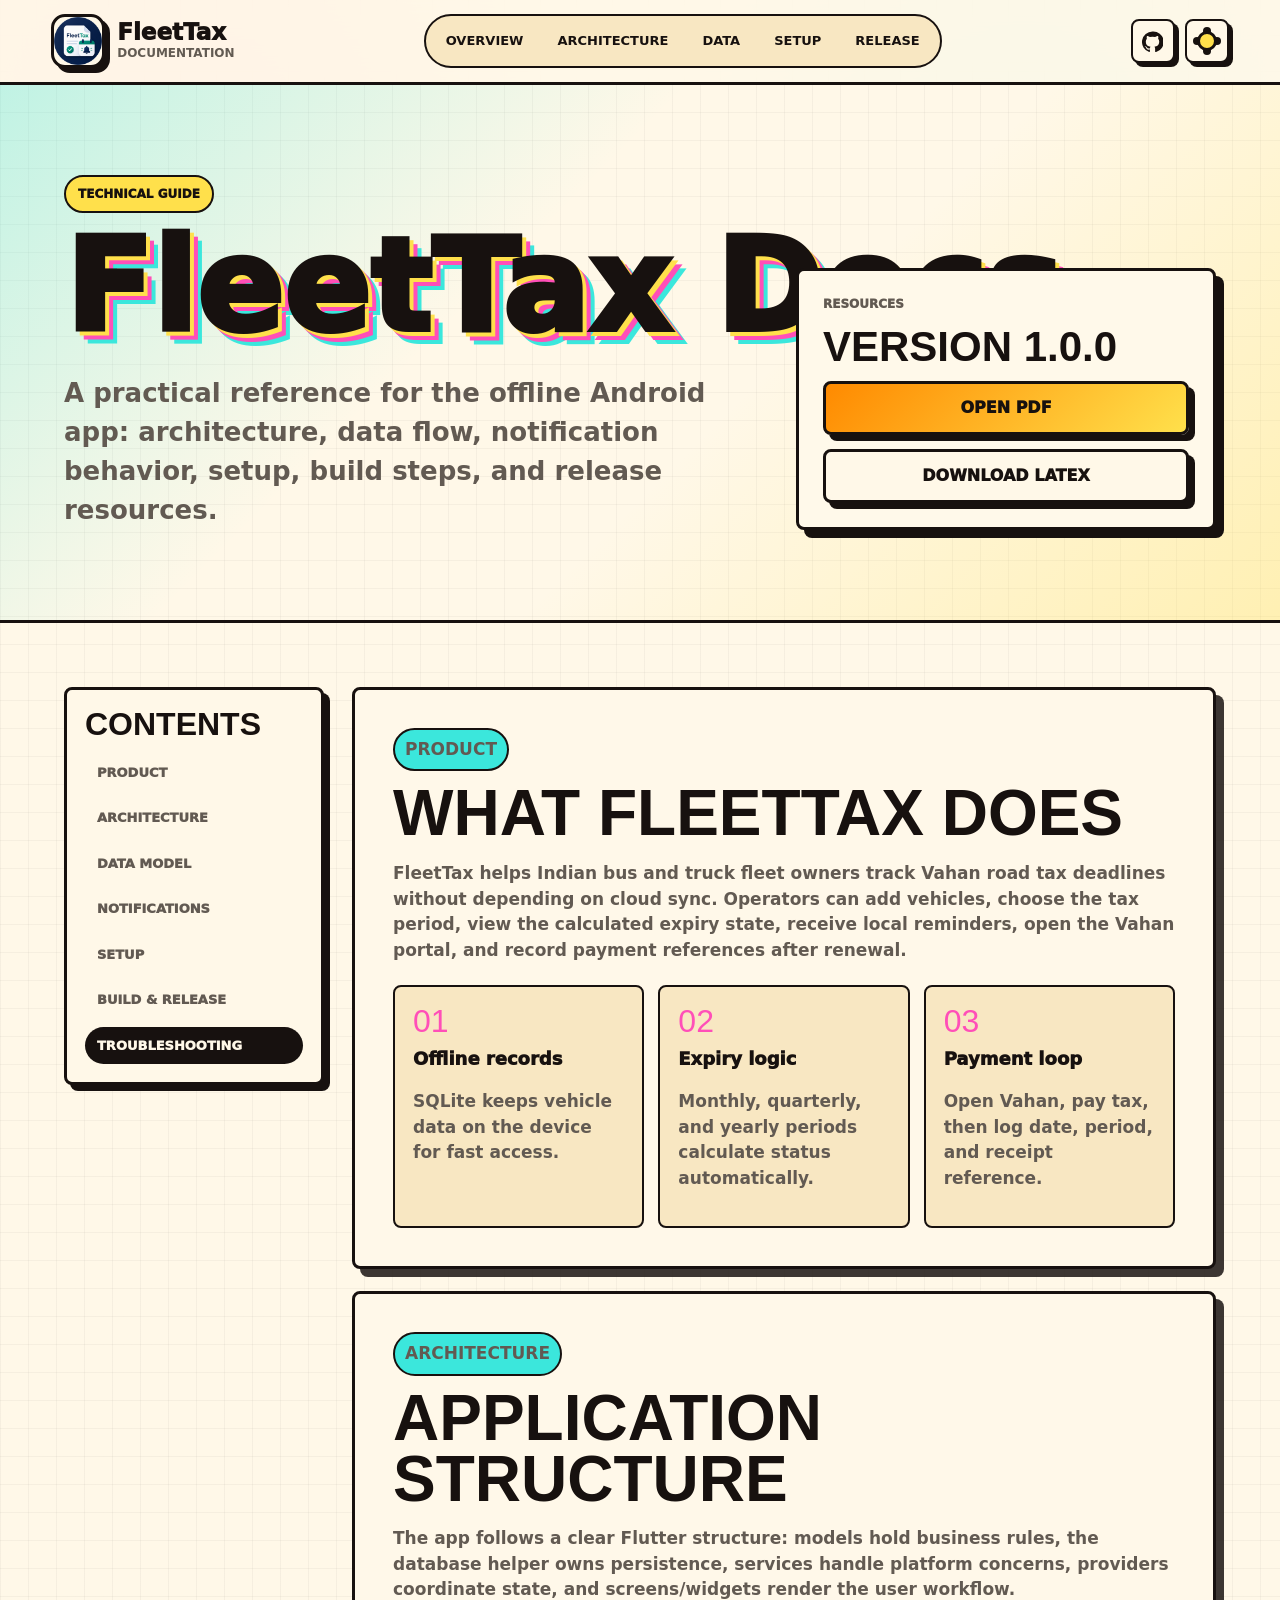
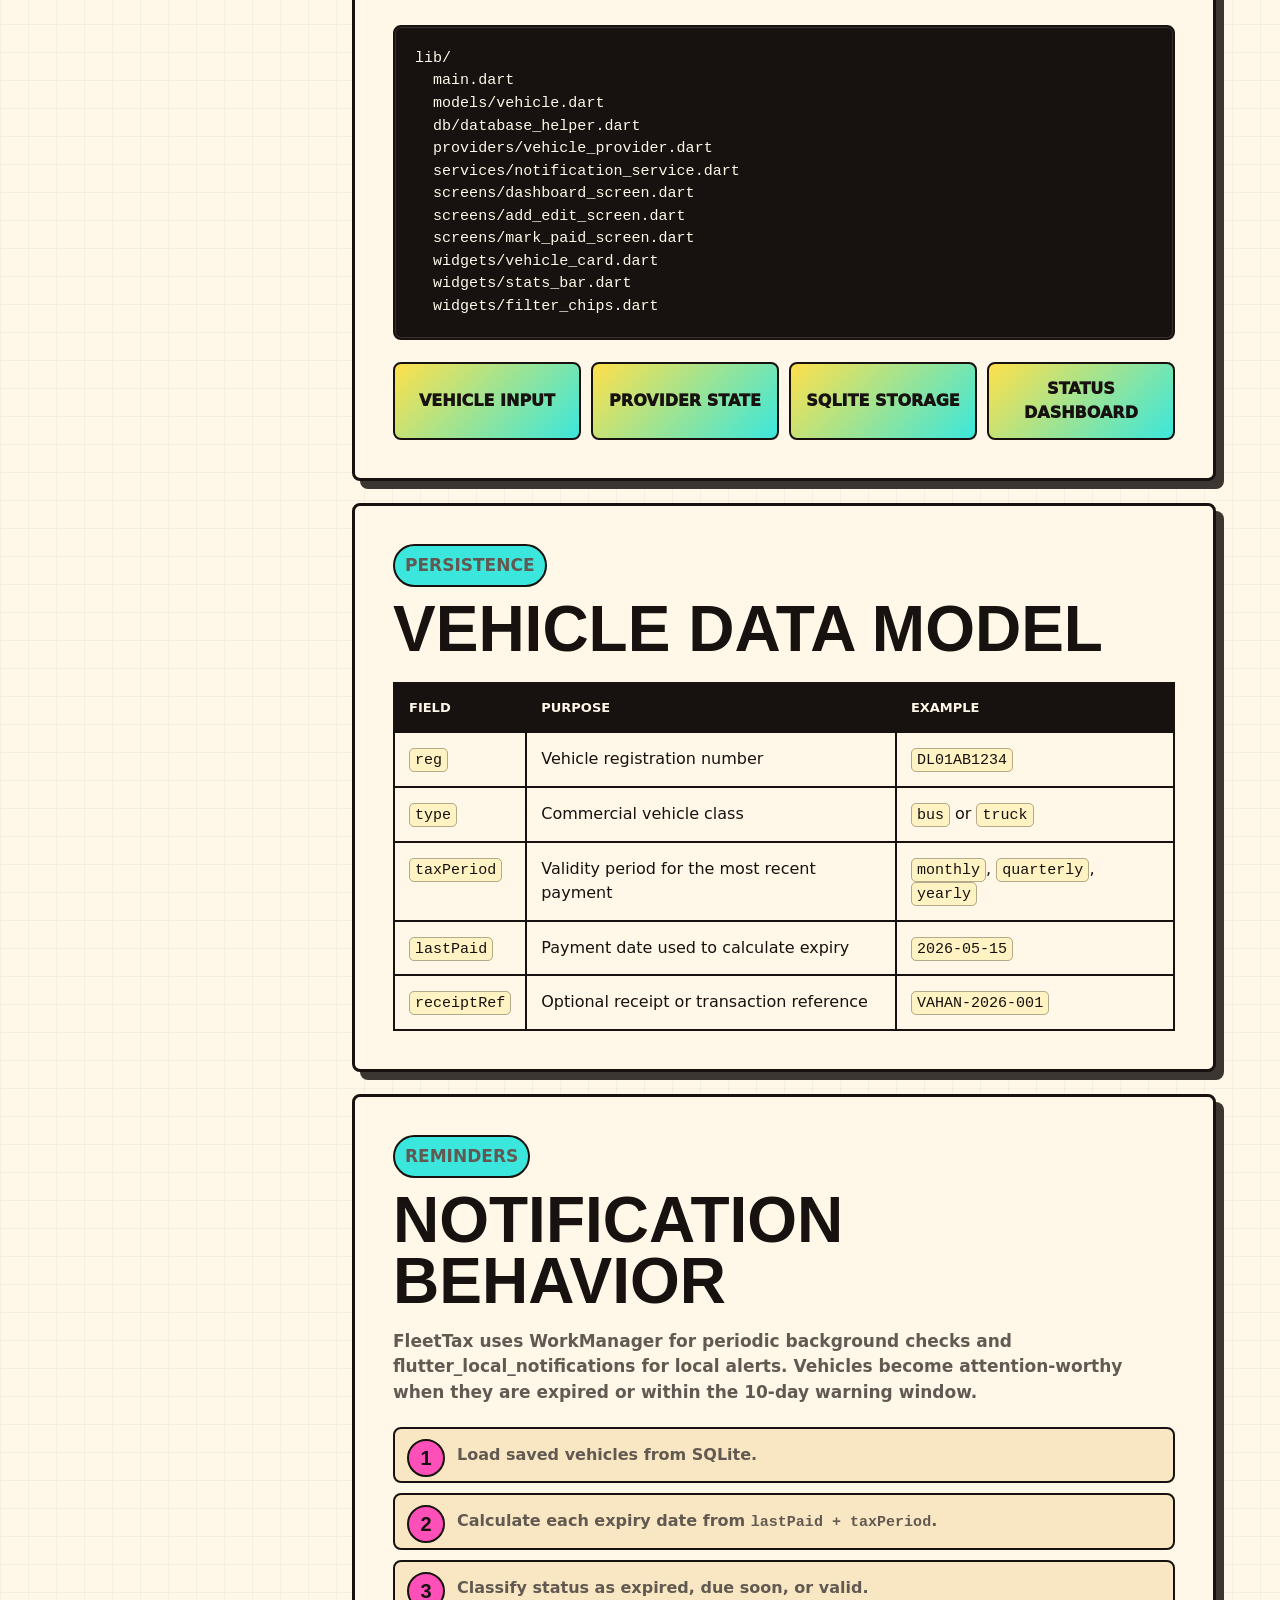
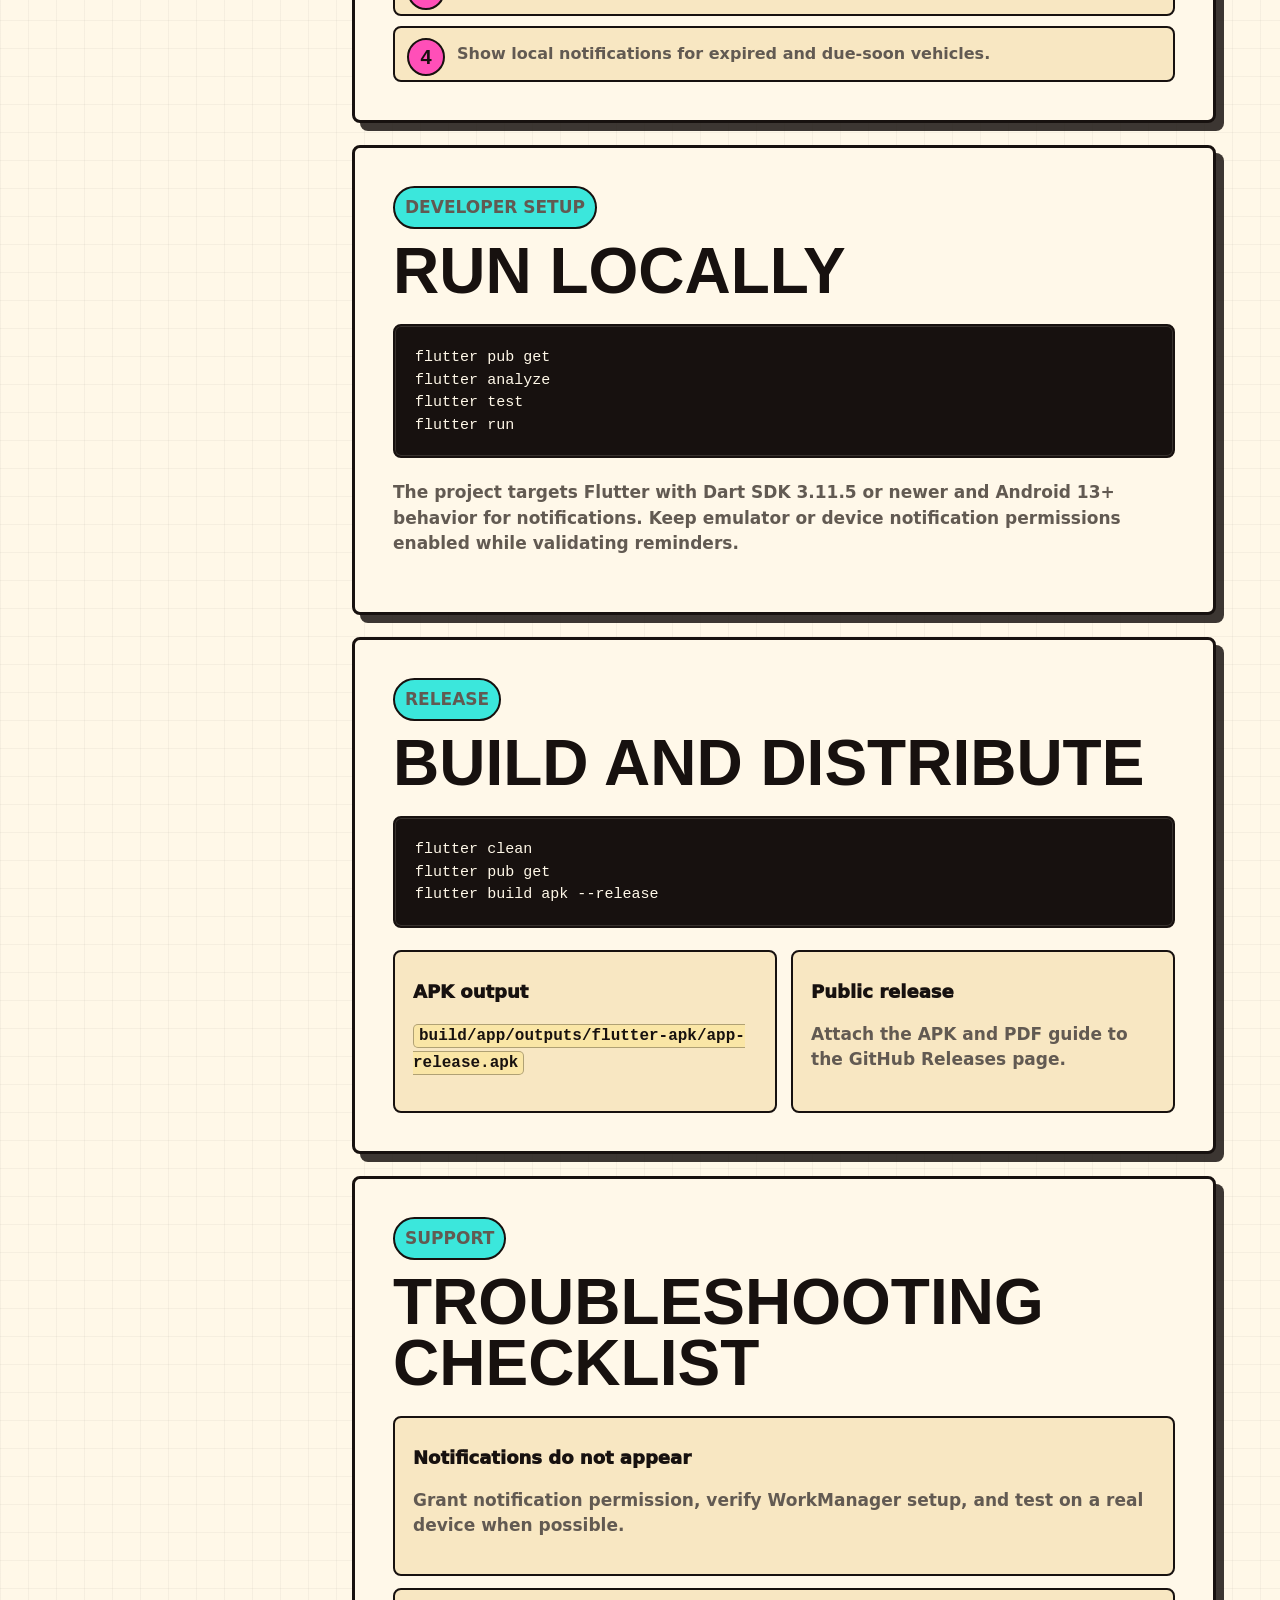
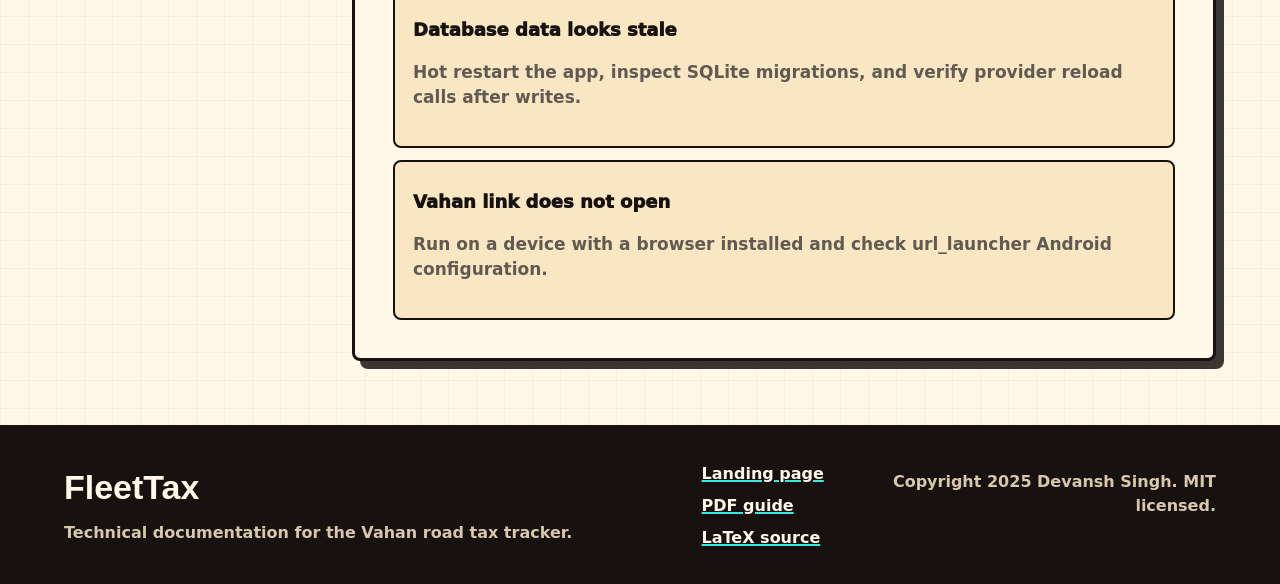
==== commit d4273c4a: "feat(docs): redesign FleetTax website Refresh the GitHub Pages site with a maximalist landing page, " ====
--- a/docs/docs.html
+++ b/docs/docs.html
@@ -1,580 +1,279 @@
-<!DOCTYPE html>
+<!doctype html>
 <html lang="en">
-<head>
-    <meta charset="UTF-8">
-    <meta name="viewport" content="width=device-width, initial-scale=1.0">
+  <head>
+    <meta charset="UTF-8" />
+    <meta name="viewport" content="width=device-width, initial-scale=1.0" />
+    <meta
+      name="description"
+      content="FleetTax technical documentation, architecture, setup, data model, notification flow, and release resources."
+    />
     <title>FleetTax Documentation</title>
-    <link rel="stylesheet" href="styles.css">
-    <style>
-        .docs-container {
-            max-width: 1000px;
-            margin: 0 auto;
-            padding: 2rem;
-        }
-
-        .doc-section {
-            background-color: var(--bg-secondary);
-            padding: 2rem;
-            margin: 2rem 0;
-            border: 3px solid var(--border-color);
-        }
-
-        .doc-section h2 {
-            font-size: 2rem;
-            margin-bottom: 1.5rem;
-            border-bottom: 3px solid var(--accent-yellow);
-            padding-bottom: 1rem;
-        }
-
-        .doc-section h3 {
-            font-size: 1.3rem;
-            margin: 1.5rem 0 1rem;
-        }
-
-        .code-block {
-            background-color: var(--bg-primary);
-            border: 2px solid var(--border-color);
-            padding: 1.5rem;
-            margin: 1rem 0;
-            overflow-x: auto;
-            font-family: 'Courier New', monospace;
-            font-size: 0.9rem;
-        }
-
-        .toc {
-            background-color: var(--bg-primary);
-            padding: 2rem;
-            border: 4px solid var(--accent-cyan);
-            margin: 2rem 0;
-        }
-
-        .toc h3 {
-            margin-top: 0;
-        }
-
-        .toc ul {
-            list-style: none;
-            padding-left: 0;
-        }
-
-        .toc li {
-            margin: 0.5rem 0;
-        }
-
-        .toc a {
-            color: var(--accent-cyan);
-            text-decoration: underline;
-        }
-
-        .toc a:hover {
-            color: var(--accent-yellow);
-        }
-
-        table {
-            width: 100%;
-            border-collapse: collapse;
-            margin: 1rem 0;
-        }
-
-        table th, table td {
-            border: 2px solid var(--border-color);
-            padding: 1rem;
-            text-align: left;
-        }
-
-        table th {
-            background-color: var(--accent-yellow);
-            color: #000;
-            font-weight: bold;
-        }
-
-        table tr:nth-child(even) {
-            background-color: var(--bg-secondary);
-        }
-
-        .back-to-top {
-            text-align: center;
-            margin: 2rem 0;
-        }
-
-        .back-to-top a {
-            display: inline-block;
-            padding: 1rem 2rem;
-            border: 3px solid var(--border-color);
-            text-decoration: none;
-            color: var(--text-primary);
-            font-weight: bold;
-            transition: all 0.3s;
-        }
-
-        .back-to-top a:hover {
-            background-color: var(--accent-cyan);
-            border-color: var(--accent-cyan);
-            color: #000;
-        }
-
-        .feature-list {
-            list-style-position: inside;
-            margin: 1rem 0;
-        }
-
-        .feature-list li {
-            margin: 0.5rem 0;
-            padding-left: 1rem;
-        }
-
-        .feature-list strong {
-            color: var(--accent-yellow);
-        }
-    </style>
-</head>
-<body>
-    <!-- Navbar -->
-    <nav class="navbar">
-        <div class="nav-container">
-            <div class="nav-left">
-                <a href="index.html" class="logo">
-                    <span class="logo-icon">🚍</span>
-                    <span class="logo-text">FleetTax</span>
-                </a>
-            </div>
-            <ul class="nav-links">
-                <li><a href="index.html#features">Features</a></li>
-                <li><a href="index.html#tech">Tech Stack</a></li>
-                <li><a href="index.html#download">Download</a></li>
-                <li><a href="docs.html">Documentation</a></li>
-                <li>
-                    <a href="https://github.com/DevanshSrajput/FleetTax" target="_blank" class="github-link" title="GitHub Repository">
-                        <svg width="20" height="20" viewBox="0 0 24 24" fill="none" stroke="currentColor" stroke-width="2">
-                            <path d="M9 19c-5 1.5-5-2.5-7-3m14 6v-3.87a3.37 3.37 0 0 0-.94-2.61c3.14-.35 6.44-1.54 6.44-7A5.44 5.44 0 0 0 20 4.77 5.07 5.07 0 0 0 19.91 1S18.73.65 16 2.48a13.38 13.38 0 0 0-7 0C6.27.65 5.09 1 5.09 1A5.07 5.07 0 0 0 5 4.77a5.44 5.44 0 0 0-1.5 3.78c0 5.42 3.3 6.61 6.44 7A3.37 3.37 0 0 0 9 18.13V22"></path>
-                        </svg>
-                    </a>
-                </li>
-                <li>
-                    <button class="theme-toggle" id="themeToggle" title="Toggle dark/light mode">
-                        <span class="theme-icon">🌙</span>
-                    </button>
-                </li>
-            </ul>
+    <link rel="stylesheet" href="styles.css" />
+  </head>
+  <body>
+    <header class="site-header">
+      <a class="brand" href="index.html" aria-label="FleetTax home">
+        <span class="brand-mark" aria-hidden="true">
+          <img src="FleetTax.png" alt="" />
+        </span>
+        <span>
+          <strong>FleetTax</strong>
+          <small>Documentation</small>
+        </span>
+      </a>
+
+      <button class="menu-toggle" type="button" aria-label="Open navigation">
+        <span></span>
+        <span></span>
+        <span></span>
+      </button>
+
+      <nav class="site-nav" aria-label="Documentation navigation">
+        <a href="index.html#overview">Overview</a>
+        <a href="#architecture">Architecture</a>
+        <a href="#data-model">Data</a>
+        <a href="#setup">Setup</a>
+        <a href="#release">Release</a>
+      </nav>
+
+      <div class="header-actions">
+        <a
+          class="icon-button"
+          href="https://github.com/DevanshSrajput/FleetTax"
+          target="_blank"
+          rel="noreferrer"
+          aria-label="Open FleetTax on GitHub"
+          title="GitHub"
+        >
+          <svg viewBox="0 0 24 24" aria-hidden="true">
+            <path
+              d="M12 .5a12 12 0 0 0-3.79 23.39c.6.11.82-.26.82-.58v-2.04c-3.34.73-4.04-1.42-4.04-1.42-.55-1.39-1.34-1.76-1.34-1.76-1.09-.75.08-.73.08-.73 1.21.08 1.85 1.24 1.85 1.24 1.07 1.83 2.81 1.3 3.49.99.11-.78.42-1.3.76-1.6-2.67-.3-5.47-1.33-5.47-5.92 0-1.31.47-2.38 1.24-3.22-.12-.3-.54-1.52.12-3.17 0 0 1.01-.32 3.3 1.23a11.5 11.5 0 0 1 6 0c2.29-1.55 3.3-1.23 3.3-1.23.66 1.65.24 2.87.12 3.17.77.84 1.24 1.91 1.24 3.22 0 4.6-2.81 5.62-5.49 5.92.43.37.82 1.1.82 2.22v3.29c0 .32.22.7.83.58A12 12 0 0 0 12 .5Z"
+            />
+          </svg>
+        </a>
+        <button class="theme-toggle" id="themeToggle" type="button" aria-label="Toggle color theme">
+          <span class="sun" aria-hidden="true"></span>
+        </button>
+      </div>
+    </header>
+
+    <main class="docs-page">
+      <section class="docs-hero">
+        <div>
+          <p class="eyebrow">Technical guide</p>
+          <h1>FleetTax Docs</h1>
+          <p>
+            A practical reference for the offline Android app: architecture,
+            data flow, notification behavior, setup, build steps, and release
+            resources.
+          </p>
         </div>
-    </nav>
-
-    <!-- Main Documentation Content -->
-    <div class="docs-container">
-        <h1>FleetTax Documentation</h1>
-        <p style="font-size: 1.1rem; color: var(--text-secondary); margin-bottom: 2rem;">
-            Complete technical documentation for the FleetTax Vahan road tax tracker application.
-        </p>
-
-        <!-- Table of Contents -->
-        <div class="toc">
-            <h3>📋 Table of Contents</h3>
-            <ul>
-                <li><a href="#overview">Project Overview</a></li>
-                <li><a href="#features">Features</a></li>
-                <li><a href="#tech-stack">Technology Stack</a></li>
-                <li><a href="#architecture">Architecture</a></li>
-                <li><a href="#database">Database Schema</a></li>
-                <li><a href="#installation">Installation Guide</a></li>
-                <li><a href="#building">Building for Production</a></li>
-                <li><a href="#notifications">Notification System</a></li>
-                <li><a href="#troubleshooting">Troubleshooting</a></li>
-                <li><a href="#api">API Reference</a></li>
-            </ul>
+        <aside class="resource-card" aria-label="Documentation resources">
+          <span class="release-label">Resources</span>
+          <strong>Version 1.0.0</strong>
+          <a class="button primary" href="FleetTax_Documentation.pdf">Open PDF</a>
+          <a class="button secondary" href="fleettax_documentation.tex" download>Download LaTeX</a>
+        </aside>
+      </section>
+
+      <section class="docs-layout">
+        <aside class="docs-toc" aria-label="Table of contents">
+          <strong>Contents</strong>
+          <a href="#product">Product</a>
+          <a href="#architecture">Architecture</a>
+          <a href="#data-model">Data Model</a>
+          <a href="#notifications">Notifications</a>
+          <a href="#setup">Setup</a>
+          <a href="#release">Build & Release</a>
+          <a href="#troubleshooting">Troubleshooting</a>
+        </aside>
+
+        <div class="docs-content">
+          <section class="doc-panel" id="product">
+            <p class="panel-kicker">Product</p>
+            <h2>What FleetTax does</h2>
+            <p>
+              FleetTax helps Indian bus and truck fleet owners track Vahan road
+              tax deadlines without depending on cloud sync. Operators can add
+              vehicles, choose the tax period, view the calculated expiry state,
+              receive local reminders, open the Vahan portal, and record payment
+              references after renewal.
+            </p>
+            <div class="doc-grid three">
+              <article>
+                <span>01</span>
+                <strong>Offline records</strong>
+                <p>SQLite keeps vehicle data on the device for fast access.</p>
+              </article>
+              <article>
+                <span>02</span>
+                <strong>Expiry logic</strong>
+                <p>Monthly, quarterly, and yearly periods calculate status automatically.</p>
+              </article>
+              <article>
+                <span>03</span>
+                <strong>Payment loop</strong>
+                <p>Open Vahan, pay tax, then log date, period, and receipt reference.</p>
+              </article>
+            </div>
+          </section>
+
+          <section class="doc-panel" id="architecture">
+            <p class="panel-kicker">Architecture</p>
+            <h2>Application structure</h2>
+            <p>
+              The app follows a clear Flutter structure: models hold business
+              rules, the database helper owns persistence, services handle
+              platform concerns, providers coordinate state, and screens/widgets
+              render the user workflow.
+            </p>
+            <pre><code>lib/
+  main.dart
+  models/vehicle.dart
+  db/database_helper.dart
+  providers/vehicle_provider.dart
+  services/notification_service.dart
+  screens/dashboard_screen.dart
+  screens/add_edit_screen.dart
+  screens/mark_paid_screen.dart
+  widgets/vehicle_card.dart
+  widgets/stats_bar.dart
+  widgets/filter_chips.dart</code></pre>
+            <div class="flow-row">
+              <span>Vehicle input</span>
+              <span>Provider state</span>
+              <span>SQLite storage</span>
+              <span>Status dashboard</span>
+            </div>
+          </section>
+
+          <section class="doc-panel" id="data-model">
+            <p class="panel-kicker">Persistence</p>
+            <h2>Vehicle data model</h2>
+            <div class="table-wrap">
+              <table>
+                <thead>
+                  <tr>
+                    <th>Field</th>
+                    <th>Purpose</th>
+                    <th>Example</th>
+                  </tr>
+                </thead>
+                <tbody>
+                  <tr>
+                    <td><code>reg</code></td>
+                    <td>Vehicle registration number</td>
+                    <td><code>DL01AB1234</code></td>
+                  </tr>
+                  <tr>
+                    <td><code>type</code></td>
+                    <td>Commercial vehicle class</td>
+                    <td><code>bus</code> or <code>truck</code></td>
+                  </tr>
+                  <tr>
+                    <td><code>taxPeriod</code></td>
+                    <td>Validity period for the most recent payment</td>
+                    <td><code>monthly</code>, <code>quarterly</code>, <code>yearly</code></td>
+                  </tr>
+                  <tr>
+                    <td><code>lastPaid</code></td>
+                    <td>Payment date used to calculate expiry</td>
+                    <td><code>2026-05-15</code></td>
+                  </tr>
+                  <tr>
+                    <td><code>receiptRef</code></td>
+                    <td>Optional receipt or transaction reference</td>
+                    <td><code>VAHAN-2026-001</code></td>
+                  </tr>
+                </tbody>
+              </table>
+            </div>
+          </section>
+
+          <section class="doc-panel" id="notifications">
+            <p class="panel-kicker">Reminders</p>
+            <h2>Notification behavior</h2>
+            <p>
+              FleetTax uses WorkManager for periodic background checks and
+              flutter_local_notifications for local alerts. Vehicles become
+              attention-worthy when they are expired or within the 10-day warning
+              window.
+            </p>
+            <ol class="doc-steps">
+              <li>Load saved vehicles from SQLite.</li>
+              <li>Calculate each expiry date from <code>lastPaid + taxPeriod</code>.</li>
+              <li>Classify status as expired, due soon, or valid.</li>
+              <li>Show local notifications for expired and due-soon vehicles.</li>
+            </ol>
+          </section>
+
+          <section class="doc-panel" id="setup">
+            <p class="panel-kicker">Developer setup</p>
+            <h2>Run locally</h2>
+            <pre><code>flutter pub get
+flutter analyze
+flutter test
+flutter run</code></pre>
+            <p>
+              The project targets Flutter with Dart SDK 3.11.5 or newer and
+              Android 13+ behavior for notifications. Keep emulator or device
+              notification permissions enabled while validating reminders.
+            </p>
+          </section>
+
+          <section class="doc-panel" id="release">
+            <p class="panel-kicker">Release</p>
+            <h2>Build and distribute</h2>
+            <pre><code>flutter clean
+flutter pub get
+flutter build apk --release</code></pre>
+            <div class="doc-grid two">
+              <article>
+                <strong>APK output</strong>
+                <p><code>build/app/outputs/flutter-apk/app-release.apk</code></p>
+              </article>
+              <article>
+                <strong>Public release</strong>
+                <p>Attach the APK and PDF guide to the GitHub Releases page.</p>
+              </article>
+            </div>
+          </section>
+
+          <section class="doc-panel" id="troubleshooting">
+            <p class="panel-kicker">Support</p>
+            <h2>Troubleshooting checklist</h2>
+            <div class="issue-list">
+              <article>
+                <strong>Notifications do not appear</strong>
+                <p>Grant notification permission, verify WorkManager setup, and test on a real device when possible.</p>
+              </article>
+              <article>
+                <strong>Database data looks stale</strong>
+                <p>Hot restart the app, inspect SQLite migrations, and verify provider reload calls after writes.</p>
+              </article>
+              <article>
+                <strong>Vahan link does not open</strong>
+                <p>Run on a device with a browser installed and check url_launcher Android configuration.</p>
+              </article>
+            </div>
+          </section>
         </div>
-
-        <!-- Overview Section -->
-        <div id="overview" class="doc-section">
-            <h2>📖 Project Overview</h2>
-            <p>
-                <strong>FleetTax</strong> is a fully offline Android application built with Flutter that enables bus and truck fleet owners to efficiently track Vahan road tax payment deadlines. The app eliminates manual tracking by automatically calculating tax expiry dates, sending daily push notifications, and providing direct integration with the Vahan portal.
-            </p>
-            <h3>Key Objectives</h3>
-            <ul class="feature-list">
-                <li><strong>Track Tax Deadlines:</strong> Manage multiple vehicles with zero cloud dependency</li>
-                <li><strong>Auto Calculation:</strong> Automatically calculate expiry dates based on tax payment periods</li>
-                <li><strong>Timely Notifications:</strong> Send push notifications to prevent missed payments</li>
-                <li><strong>Offline First:</strong> No internet required, all data stored locally</li>
-                <li><strong>Modern Architecture:</strong> Built with Flutter, Provider, and SQLite</li>
-            </ul>
-        </div>
-
-        <!-- Features Section -->
-        <div id="features" class="doc-section">
-            <h2>✨ Core Features</h2>
-            <h3>Vehicle Management</h3>
-            <ul class="feature-list">
-                <li><strong>Add Vehicle:</strong> Register new vehicles with all details</li>
-                <li><strong>Edit Vehicle:</strong> Modify any vehicle information</li>
-                <li><strong>Delete Vehicle:</strong> Remove vehicles with confirmation</li>
-                <li><strong>Local Storage:</strong> All data stored via SQLite</li>
-            </ul>
-
-            <h3>Dashboard & Tracking</h3>
-            <ul class="feature-list">
-                <li><strong>Statistics Bar:</strong> View total, expired, due soon, and valid vehicles</li>
-                <li><strong>Search:</strong> Find vehicles by registration number</li>
-                <li><strong>Filter:</strong> Filter by status or vehicle type</li>
-                <li><strong>Sort:</strong> Organize by expiry date, registration, or type</li>
-            </ul>
-
-            <h3>Notification System</h3>
-            <ul class="feature-list">
-                <li><strong>Daily Alerts:</strong> Push notifications from T-10 days until payment</li>
-                <li><strong>Background Execution:</strong> WorkManager for reliable delivery</li>
-                <li><strong>Smart Scheduling:</strong> Works even when app is closed</li>
-            </ul>
-
-            <h3>Status Color Coding</h3>
-            <table>
-                <tr>
-                    <th>Status</th>
-                    <th>Color</th>
-                    <th>Meaning</th>
-                </tr>
-                <tr>
-                    <td>Expired</td>
-                    <td style="background-color: #ff0044; color: white;">Red (#FF0044)</td>
-                    <td>Tax payment is overdue</td>
-                </tr>
-                <tr>
-                    <td>Due Soon</td>
-                    <td style="background-color: #ff6b35; color: white;">Orange (#FF6B35)</td>
-                    <td>Tax expires within 10 days</td>
-                </tr>
-                <tr>
-                    <td>Valid</td>
-                    <td style="background-color: #00e676; color: #000;">Green (#00E676)</td>
-                    <td>Tax payment is current</td>
-                </tr>
-            </table>
-        </div>
-
-        <!-- Tech Stack Section -->
-        <div id="tech-stack" class="doc-section">
-            <h2>🛠️ Technology Stack</h2>
-            <h3>Frontend Framework</h3>
-            <p><strong>Flutter 3.x:</strong> Cross-platform mobile framework with native-like performance and hot reload</p>
-
-            <h3>Programming Language</h3>
-            <p><strong>Dart 3.x:</strong> Modern, statically-typed language with async/await support</p>
-
-            <h3>State Management</h3>
-            <p><strong>Provider:</strong> Lightweight, reactive state management with automatic UI rebuilds</p>
-
-            <h3>Database</h3>
-            <p><strong>SQLite:</strong> Embedded relational database with zero configuration</p>
-
-            <h3>Background Tasks</h3>
-            <p><strong>WorkManager:</strong> Reliable background job scheduling that survives app restart</p>
-
-            <h3>Additional Libraries</h3>
-            <ul class="feature-list">
-                <li><strong>flutter_local_notifications:</strong> Cross-platform push notifications</li>
-                <li><strong>intl:</strong> Date/time formatting and localization</li>
-                <li><strong>url_launcher:</strong> Open URLs and external apps</li>
-            </ul>
-        </div>
-
-        <!-- Architecture Section -->
-        <div id="architecture" class="doc-section">
-            <h2>🏗️ Architecture</h2>
-            <h3>Project Structure</h3>
-            <div class="code-block">
-lib/
-├── main.dart                      # App entry point
-├── models/
-│   └── vehicle.dart               # Vehicle data model
-├── db/
-│   └── database_helper.dart       # SQLite operations
-├── services/
-│   ├── notification_service.dart  # Push notifications
-│   └── workmanager_service.dart   # Background tasks
-├── providers/
-│   └── vehicle_provider.dart      # State management
-├── screens/
-│   ├── dashboard_screen.dart      # Main view
-│   ├── add_edit_screen.dart       # Form
-│   └── mark_paid_screen.dart      # Payment entry
-└── widgets/
-    ├── vehicle_card.dart          # Vehicle tile
-    ├── stats_bar.dart             # Statistics
-    └── filter_chips.dart          # Filters
-            </div>
-
-            <h3>Architectural Patterns</h3>
-            <ul class="feature-list">
-                <li><strong>MVVM:</strong> Model-View-ViewModel with Provider pattern</li>
-                <li><strong>Singleton:</strong> Single database connection throughout app</li>
-                <li><strong>Service Locator:</strong> Static methods for service access</li>
-            </ul>
-        </div>
-
-        <!-- Database Section -->
-        <div id="database" class="doc-section">
-            <h2>🗄️ Database Schema</h2>
-            <div class="code-block">
-CREATE TABLE vehicles (
-    id INTEGER PRIMARY KEY AUTOINCREMENT,
-    reg TEXT NOT NULL,
-    type TEXT NOT NULL,
-    tax_period TEXT NOT NULL,
-    last_paid TEXT NOT NULL,
-    notes TEXT,
-    receipt_ref TEXT,
-    created_at TEXT NOT NULL
-);
-            </div>
-
-            <h3>Column Descriptions</h3>
-            <table>
-                <tr>
-                    <th>Column</th>
-                    <th>Type</th>
-                    <th>Description</th>
-                </tr>
-                <tr>
-                    <td>id</td>
-                    <td>INTEGER</td>
-                    <td>Primary key, auto-incrementing</td>
-                </tr>
-                <tr>
-                    <td>reg</td>
-                    <td>TEXT</td>
-                    <td>Vehicle registration number</td>
-                </tr>
-                <tr>
-                    <td>type</td>
-                    <td>TEXT</td>
-                    <td>'bus' or 'truck'</td>
-                </tr>
-                <tr>
-                    <td>tax_period</td>
-                    <td>TEXT</td>
-                    <td>'monthly', 'quarterly', or 'yearly'</td>
-                </tr>
-                <tr>
-                    <td>last_paid</td>
-                    <td>TEXT</td>
-                    <td>ISO 8601 date (YYYY-MM-DD)</td>
-                </tr>
-                <tr>
-                    <td>notes</td>
-                    <td>TEXT</td>
-                    <td>Optional notes</td>
-                </tr>
-                <tr>
-                    <td>receipt_ref</td>
-                    <td>TEXT</td>
-                    <td>Optional receipt reference</td>
-                </tr>
-                <tr>
-                    <td>created_at</td>
-                    <td>TEXT</td>
-                    <td>Creation timestamp</td>
-                </tr>
-            </table>
-        </div>
-
-        <!-- Installation Section -->
-        <div id="installation" class="doc-section">
-            <h2>🚀 Installation Guide</h2>
-            <h3>Prerequisites</h3>
-            <ul class="feature-list">
-                <li><strong>Flutter SDK:</strong> Version 3.11.5 or later</li>
-                <li><strong>Android Studio:</strong> Latest version with Android SDK 33+</li>
-                <li><strong>Android Device/Emulator:</strong> API 33 (Android 13) or higher</li>
-                <li><strong>Git:</strong> For cloning the repository</li>
-            </ul>
-
-            <h3>Step 1: Clone Repository</h3>
-            <div class="code-block">
-git clone https://github.com/DevanshSrajput/FleetTax.git
-cd FleetTax
-            </div>
-
-            <h3>Step 2: Install Dependencies</h3>
-            <div class="code-block">
-flutter pub get
-            </div>
-
-            <h3>Step 3: Verify Setup</h3>
-            <div class="code-block">
-flutter doctor
-            </div>
-
-            <h3>Step 4: Run Application</h3>
-            <div class="code-block">
-# List available devices
-flutter devices
-
-# Run on specific device
-flutter run -d &lt;device-id&gt;
-            </div>
-        </div>
-
-        <!-- Building Section -->
-        <div id="building" class="doc-section">
-            <h2>📦 Building for Production</h2>
-            <h3>Release APK Build</h3>
-            <div class="code-block">
-flutter build apk --release
-            </div>
-            <p>Output: <code>build/app/outputs/flutter-apk/app-release.apk</code></p>
-
-            <h3>Android Permissions</h3>
-            <p>Ensure <code>android/app/src/main/AndroidManifest.xml</code> includes:</p>
-            <div class="code-block">
-&lt;uses-permission android:name="android.permission.POST_NOTIFICATIONS"/&gt;
-&lt;uses-permission android:name="android.permission.RECEIVE_BOOT_COMPLETED"/&gt;
-&lt;uses-permission android:name="android.permission.SCHEDULE_EXACT_ALARM"/&gt;
-&lt;uses-permission android:name="android.permission.INTERNET"/&gt;
-            </div>
-        </div>
-
-        <!-- Notifications Section -->
-        <div id="notifications" class="doc-section">
-            <h2>🔔 Notification System</h2>
-            <h3>How It Works</h3>
-            <ol style="margin-left: 1rem;">
-                <li>App initializes NotificationService on launch</li>
-                <li>WorkManager registers a daily background task</li>
-                <li>Every 24 hours, the system checks all vehicles</li>
-                <li>If daysLeft ≤ 10, a notification is triggered</li>
-                <li>Process continues until vehicle is marked as paid</li>
-            </ol>
-
-            <h3>Notification Permissions (Android 13+)</h3>
-            <ul class="feature-list">
-                <li>Runtime permission requested on first launch</li>
-                <li>Users must enable in Settings → Apps → FleetTax → Notifications</li>
-                <li>On manufacturer phones, allow background activity in battery settings</li>
-            </ul>
-        </div>
-
-        <!-- Troubleshooting Section -->
-        <div id="troubleshooting" class="doc-section">
-            <h2>🐛 Troubleshooting</h2>
-
-            <h3>Notifications Not Showing</h3>
-            <p><strong>Cause:</strong> Permission not granted at runtime</p>
-            <p><strong>Solution:</strong> Go to Settings → Apps → FleetTax → Enable Notifications</p>
-
-            <h3>WorkManager Not Firing</h3>
-            <p><strong>Cause:</strong> Android power management killing background tasks</p>
-            <p><strong>Solution:</strong> Allow background activity in battery settings for FleetTax</p>
-
-            <h3>SDK Not Found</h3>
-            <p><strong>Solution:</strong> Run <code>flutter doctor</code> and follow recommendations</p>
-
-            <h3>MissingPluginException</h3>
-            <div class="code-block">
-flutter clean
-flutter pub get
-flutter run
-            </div>
-
-            <h3>App Crashes on Launch</h3>
-            <p><strong>Solution:</strong> Check <code>flutter logs</code> for full error trace</p>
-        </div>
-
-        <!-- API Reference Section -->
-        <div id="api" class="doc-section">
-            <h2>📚 API Reference</h2>
-
-            <h3>Vehicle Class</h3>
-            <h4>Key Methods</h4>
-            <ul class="feature-list">
-                <li><strong>expiryDate:</strong> DateTime getter for calculated tax expiry</li>
-                <li><strong>daysLeft:</strong> int getter for days remaining (negative if expired)</li>
-                <li><strong>status:</strong> String getter returning 'expired', 'soon', or 'valid'</li>
-            </ul>
-
-            <h3>VehicleProvider</h3>
-            <h4>Key Methods</h4>
-            <ul class="feature-list">
-                <li><strong>load():</strong> Load all vehicles from database</li>
-                <li><strong>add(Vehicle v):</strong> Insert new vehicle</li>
-                <li><strong>update(Vehicle v):</strong> Update existing vehicle</li>
-                <li><strong>delete(int id):</strong> Delete vehicle by ID</li>
-                <li><strong>markPaid():</strong> Log payment and reschedule notifications</li>
-            </ul>
-
-            <h3>DatabaseHelper</h3>
-            <h4>Key Methods</h4>
-            <ul class="feature-list">
-                <li><strong>insert(Vehicle v):</strong> Add vehicle, returns ID</li>
-                <li><strong>update(Vehicle v):</strong> Update vehicle, returns rows affected</li>
-                <li><strong>delete(int id):</strong> Delete vehicle, returns rows affected</li>
-                <li><strong>getAll():</strong> Get all vehicles from database</li>
-            </ul>
-        </div>
-
-        <!-- Roadmap Section -->
-        <div id="roadmap" class="doc-section">
-            <h2>🗺️ Roadmap</h2>
-            <h3>Version 1.0 (Current) ✅</h3>
-            <ul class="feature-list">
-                <li><strong>✓ Vehicle CRUD</strong> - Add, edit, delete vehicles</li>
-                <li><strong>✓ Tax Calculation</strong> - Monthly, quarterly, yearly periods</li>
-                <li><strong>✓ Dashboard</strong> - Color-coded status cards</li>
-                <li><strong>✓ Search & Filter</strong> - Find and organize vehicles</li>
-                <li><strong>✓ Notifications</strong> - Daily push alerts</li>
-                <li><strong>✓ Vahan Integration</strong> - Direct portal access</li>
-                <li><strong>✓ Offline Mode</strong> - Complete offline operation</li>
-            </ul>
-
-            <h3>Version 2.0 (Planned)</h3>
-            <ul class="feature-list">
-                <li>Insurance expiry tracking</li>
-                <li>Fitness certificate (FC) tracking</li>
-                <li>Google Drive backup and restore</li>
-                <li>PDF receipt capture</li>
-                <li>Multi-owner and driver assignment</li>
-                <li>Play Store release</li>
-            </ul>
-        </div>
-
-        <!-- Download LaTeX -->
-        <div class="back-to-top">
-            <a href="fleettax_documentation.tex" download>📄 Download Full LaTeX Documentation</a>
-        </div>
-
-        <!-- Back to Home -->
-        <div class="back-to-top">
-            <a href="index.html">← Back to Home</a>
-        </div>
-    </div>
-
-    <!-- Footer -->
-    <footer class="footer" style="margin-top: 4rem;">
-        <div class="container">
-            <div class="footer-content">
-                <div class="footer-section">
-                    <h4>FleetTax</h4>
-                    <p>Vahan road tax tracker for fleet owners in India</p>
-                </div>
-                <div class="footer-section">
-                    <h4>Developer</h4>
-                    <ul>
-                        <li><a href="https://github.com/DevanshSrajput">Devansh Singh</a></li>
-                        <li><a href="https://devanshsingh.dev">Portfolio</a></li>
-                    </ul>
-                </div>
-                <div class="footer-section">
-                    <h4>Links</h4>
-                    <ul>
-                        <li><a href="https://github.com/DevanshSrajput/FleetTax">GitHub</a></li>
-                        <li><a href="index.html">Home</a></li>
-                    </ul>
-                </div>
-            </div>
-            <div class="footer-bottom">
-                <p>&copy; 2025 Devansh Singh. Made with ❤️ for Indian fleet owners.</p>
-            </div>
-        </div>
+      </section>
+    </main>
+
+    <footer class="site-footer">
+      <div>
+        <strong>FleetTax</strong>
+        <p>Technical documentation for the Vahan road tax tracker.</p>
+      </div>
+      <nav aria-label="Footer navigation">
+        <a href="index.html">Landing page</a>
+        <a href="FleetTax_Documentation.pdf">PDF guide</a>
+        <a href="fleettax_documentation.tex" download>LaTeX source</a>
+      </nav>
+      <p class="credit">Copyright 2025 Devansh Singh. MIT licensed.</p>
     </footer>
 
     <script src="script.js"></script>
-</body>
+  </body>
 </html>
--- a/docs/styles.css
+++ b/docs/styles.css
@@ -1,39 +1,37 @@
-/* ===========================
-   VARIABLES & THEME SETUP
-   =========================== */
-
 :root {
-  /* Light theme colors */
-  --bg-primary: #ffffff;
-  --bg-secondary: #f5f5f5;
-  --text-primary: #1a1a1a;
-  --text-secondary: #555555;
-  --border-color: #1a1a1a;
-  --accent-yellow: #ff6b35;
-  --accent-cyan: #00ffff;
-  --accent-red: #ff0044;
-  --accent-green: #00e676;
-  --shadow: 0 4px 12px rgba(0, 0, 0, 0.1);
-  --transition: all 0.3s cubic-bezier(0.4, 0, 0.2, 1);
+  color-scheme: light;
+  --ink: #17110f;
+  --muted: #625a52;
+  --paper: #fff8e8;
+  --paper-2: #f8e7c2;
+  --line: #17110f;
+  --red: #f23d4c;
+  --orange: #ff8a00;
+  --yellow: #ffe04b;
+  --green: #11b86f;
+  --blue: #1e73ff;
+  --cyan: #3be7dc;
+  --pink: #ff4fb8;
+  --violet: #6c3cff;
+  --shadow: 10px 10px 0 var(--line);
+  --soft-shadow: 0 24px 80px rgba(23, 17, 15, 0.18);
+  --radius: 8px;
+  --font-display: Impact, Haettenschweiler, "Arial Narrow Bold", sans-serif;
+  --font-body: Inter, ui-sans-serif, system-ui, -apple-system, BlinkMacSystemFont, "Segoe UI", sans-serif;
 }
 
 body.dark-theme {
-  /* Dark theme colors */
-  --bg-primary: #0a0a0a;
-  --bg-secondary: #1a1a1a;
-  --text-primary: #ffffff;
-  --text-secondary: #cccccc;
-  --border-color: #ffffff;
-  --shadow: 0 4px 12px rgba(0, 0, 0, 0.5);
-}
-
-/* ===========================
-   GLOBAL STYLES
-   =========================== */
+  color-scheme: dark;
+  --ink: #fff6dd;
+  --muted: #d9c9ab;
+  --paper: #12100f;
+  --paper-2: #211a16;
+  --line: #fff6dd;
+  --shadow: 10px 10px 0 #000;
+  --soft-shadow: 0 24px 80px rgba(0, 0, 0, 0.38);
+}
 
 * {
-  margin: 0;
-  padding: 0;
   box-sizing: border-box;
 }
 
@@ -42,853 +40,1423 @@
 }
 
 body {
-  font-family: "Courier New", monospace;
-  background-color: var(--bg-primary);
-  color: var(--text-primary);
-  transition: var(--transition);
-  line-height: 1.6;
+  margin: 0;
+  color: var(--ink);
+  font-family: var(--font-body);
+  background:
+    linear-gradient(90deg, rgba(23, 17, 15, 0.05) 1px, transparent 1px),
+    linear-gradient(0deg, rgba(23, 17, 15, 0.05) 1px, transparent 1px),
+    var(--paper);
+  background-size: 36px 36px;
+  line-height: 1.5;
   overflow-x: hidden;
 }
 
-/* ===========================
-   NAVBAR
-   =========================== */
-
-.navbar {
+body::before {
+  content: "";
+  position: fixed;
+  inset: 0;
+  z-index: -2;
+  background:
+    radial-gradient(circle at 15% 15%, rgba(255, 79, 184, 0.22), transparent 28%),
+    radial-gradient(circle at 80% 18%, rgba(59, 231, 220, 0.22), transparent 28%),
+    radial-gradient(circle at 60% 85%, rgba(255, 224, 75, 0.28), transparent 26%);
+}
+
+a {
+  color: inherit;
+}
+
+button,
+a {
+  -webkit-tap-highlight-color: transparent;
+}
+
+.site-header {
   position: sticky;
   top: 0;
-  z-index: 1000;
-  background-color: var(--bg-primary);
-  border-bottom: 4px solid var(--border-color);
-  padding: 1rem 0;
-  transition: var(--transition);
-}
-
-.nav-container {
-  max-width: 1400px;
-  margin: 0 auto;
-  padding: 0 2rem;
+  z-index: 20;
+  display: grid;
+  grid-template-columns: auto 1fr auto;
+  align-items: center;
+  gap: 24px;
+  min-height: 76px;
+  padding: 14px clamp(18px, 4vw, 54px);
+  border-bottom: 3px solid var(--line);
+  background: color-mix(in srgb, var(--paper) 86%, transparent);
+  backdrop-filter: blur(16px);
+}
+
+.brand {
+  display: inline-flex;
+  align-items: center;
+  gap: 12px;
+  text-decoration: none;
+}
+
+.brand-mark {
+  display: grid;
+  width: 54px;
+  height: 54px;
+  place-items: center;
+  border: 3px solid var(--line);
+  border-radius: 14px;
+  background: var(--paper);
+  box-shadow: 5px 5px 0 var(--line);
+  overflow: hidden;
+}
+
+.brand-mark img {
+  display: block;
+  width: 100%;
+  height: 100%;
+  object-fit: cover;
+}
+
+.brand strong,
+.brand small {
+  display: block;
+}
+
+.brand strong {
+  font-family: var(--font-body);
+  font-size: 23px;
+  font-weight: 1000;
+  line-height: 1;
+  letter-spacing: 0;
+}
+
+.brand small {
+  color: var(--muted);
+  font-size: 12px;
+  font-weight: 800;
+  text-transform: uppercase;
+}
+
+.site-nav {
+  justify-self: center;
+  display: flex;
+  align-items: center;
+  gap: 6px;
+  padding: 6px;
+  border: 2px solid var(--line);
+  border-radius: 999px;
+  background: var(--paper-2);
+}
+
+.site-nav a {
+  border-radius: 999px;
+  padding: 9px 14px;
+  text-decoration: none;
+  font-size: 13px;
+  font-weight: 900;
+  text-transform: uppercase;
+}
+
+.site-nav a:hover,
+.site-nav a.active {
+  background: var(--ink);
+  color: var(--paper);
+}
+
+.header-actions {
+  display: flex;
+  align-items: center;
+  gap: 10px;
+  justify-self: end;
+}
+
+.icon-button,
+.theme-toggle,
+.menu-toggle {
+  display: grid;
+  width: 44px;
+  height: 44px;
+  place-items: center;
+  border: 2px solid var(--line);
+  border-radius: var(--radius);
+  background: var(--paper);
+  color: var(--ink);
+  cursor: pointer;
+  box-shadow: 4px 4px 0 var(--line);
+}
+
+.icon-button svg {
+  width: 21px;
+  height: 21px;
+  fill: currentColor;
+}
+
+.theme-toggle .sun {
+  width: 20px;
+  height: 20px;
+  border: 3px solid currentColor;
+  border-radius: 50%;
+  background: var(--yellow);
+  box-shadow:
+    0 -10px 0 -6px currentColor,
+    0 10px 0 -6px currentColor,
+    10px 0 0 -6px currentColor,
+    -10px 0 0 -6px currentColor;
+}
+
+.menu-toggle {
+  display: none;
+}
+
+.menu-toggle span {
+  width: 20px;
+  height: 2px;
+  background: currentColor;
+}
+
+.hero {
+  position: relative;
+  display: grid;
+  grid-template-columns: minmax(0, 0.92fr) minmax(420px, 1.08fr);
+  gap: clamp(26px, 4vw, 68px);
+  align-items: center;
+  min-height: calc(100vh - 76px);
+  padding: clamp(40px, 6vw, 88px) clamp(18px, 5vw, 72px) 42px;
+  border-bottom: 3px solid var(--line);
+  overflow: hidden;
+}
+
+.hero-pattern {
+  position: absolute;
+  inset: auto -120px 28px auto;
+  width: 48vw;
+  height: 48vw;
+  max-width: 720px;
+  max-height: 720px;
+  border: 3px solid var(--line);
+  transform: rotate(-8deg);
+  background:
+    linear-gradient(45deg, rgba(23, 17, 15, 0.18) 25%, transparent 25% 50%, rgba(23, 17, 15, 0.18) 50% 75%, transparent 75%),
+    linear-gradient(135deg, var(--cyan), var(--yellow) 38%, var(--pink));
+  background-size: 30px 30px, auto;
+  opacity: 0.72;
+}
+
+.hero-copy,
+.hero-visual {
+  position: relative;
+  z-index: 1;
+}
+
+.eyebrow {
+  display: inline-flex;
+  max-width: 100%;
+  margin: 0 0 16px;
+  padding: 8px 12px;
+  border: 2px solid var(--line);
+  border-radius: 999px;
+  background: var(--yellow);
+  color: #17110f;
+  font-size: 12px;
+  font-weight: 1000;
+  text-transform: uppercase;
+}
+
+h1,
+h2,
+h3,
+p {
+  overflow-wrap: anywhere;
+}
+
+h1 {
+  margin: 0;
+  font-family: var(--font-body);
+  font-size: clamp(54px, 13vw, 168px);
+  font-weight: 1000;
+  line-height: 0.92;
+  letter-spacing: 0;
+  text-transform: none;
+  white-space: nowrap;
+  text-shadow:
+    4px 4px 0 var(--yellow),
+    8px 8px 0 var(--pink),
+    12px 12px 0 var(--cyan);
+}
+
+.hero-lede {
+  max-width: 700px;
+  margin: 34px 0 28px;
+  font-size: clamp(21px, 2.4vw, 34px);
+  font-weight: 900;
+  line-height: 1.14;
+}
+
+.hero-actions,
+.hero-metrics {
+  display: flex;
+  flex-wrap: wrap;
+  gap: 14px;
+}
+
+.button {
+  display: inline-flex;
+  min-height: 48px;
+  align-items: center;
+  justify-content: center;
+  border: 3px solid var(--line);
+  border-radius: var(--radius);
+  padding: 12px 18px;
+  color: var(--ink);
+  font-weight: 1000;
+  text-decoration: none;
+  text-transform: uppercase;
+  box-shadow: 6px 6px 0 var(--line);
+  transition: transform 180ms ease, box-shadow 180ms ease;
+}
+
+.button:hover {
+  transform: translate(3px, 3px);
+  box-shadow: 3px 3px 0 var(--line);
+}
+
+.button.primary {
+  background: linear-gradient(135deg, var(--orange), var(--yellow));
+  color: #17110f;
+}
+
+.button.secondary {
+  background: var(--paper);
+}
+
+.hero-metrics {
+  margin: 32px 0 0;
+}
+
+.hero-metrics div {
+  min-width: 148px;
+  padding: 14px;
+  border: 3px solid var(--line);
+  border-radius: var(--radius);
+  background: var(--paper);
+  box-shadow: 5px 5px 0 var(--line);
+}
+
+.hero-metrics dt {
+  font-family: var(--font-display);
+  font-size: 31px;
+  line-height: 1;
+}
+
+.hero-metrics dd {
+  margin: 4px 0 0;
+  color: var(--muted);
+  font-size: 12px;
+  font-weight: 900;
+  text-transform: uppercase;
+}
+
+.hero-visual {
+  display: grid;
+  min-height: 620px;
+  align-items: center;
+}
+
+.dashboard-shell {
+  position: relative;
+  width: min(100%, 660px);
+  min-height: 510px;
+  border: 4px solid var(--line);
+  border-radius: var(--radius);
+  background: var(--paper);
+  box-shadow: var(--shadow), var(--soft-shadow);
+  overflow: hidden;
+}
+
+.dash-topbar {
+  display: flex;
+  align-items: center;
+  justify-content: space-between;
+  gap: 10px;
+  padding: 14px 16px;
+  border-bottom: 3px solid var(--line);
+  background: var(--blue);
+  color: #fff;
+  font-size: 12px;
+  font-weight: 1000;
+  text-transform: uppercase;
+}
+
+.map-panel {
+  position: absolute;
+  inset: 92px 38px 188px 38px;
+  border: 3px solid var(--line);
+  border-radius: var(--radius);
+  background:
+    linear-gradient(90deg, rgba(23, 17, 15, 0.12) 1px, transparent 1px),
+    linear-gradient(0deg, rgba(23, 17, 15, 0.12) 1px, transparent 1px),
+    linear-gradient(135deg, #fff3d4, #cdf9f6);
+  background-size: 22px 22px, 22px 22px, auto;
+  overflow: hidden;
+}
+
+.route {
+  position: absolute;
+  height: 10px;
+  border: 2px solid var(--line);
+  border-radius: 999px;
+  transform-origin: left center;
+}
+
+.route-a {
+  width: 68%;
+  left: 11%;
+  top: 52%;
+  background: var(--red);
+  transform: rotate(-15deg);
+}
+
+.route-b {
+  width: 58%;
+  left: 21%;
+  top: 36%;
+  background: var(--yellow);
+  transform: rotate(24deg);
+}
+
+.route-c {
+  width: 48%;
+  left: 26%;
+  top: 67%;
+  background: var(--green);
+  transform: rotate(5deg);
+}
+
+.node {
+  position: absolute;
+  display: grid;
+  width: 48px;
+  height: 48px;
+  place-items: center;
+  border: 3px solid var(--line);
+  border-radius: 50%;
+  background: var(--paper);
+  color: #17110f;
+  font-family: var(--font-display);
+  box-shadow: 4px 4px 0 var(--line);
+}
+
+.node-delhi { left: 8%; top: 28%; background: var(--pink); }
+.node-jaipur { right: 18%; top: 26%; background: var(--yellow); }
+.node-up { right: 10%; bottom: 15%; background: var(--cyan); }
+.node-mp { left: 22%; bottom: 12%; background: var(--green); }
+
+.status-stack {
+  position: absolute;
+  inset: auto 24px 24px 24px;
+  display: grid;
+  grid-template-columns: repeat(3, 1fr);
+  gap: 12px;
+}
+
+.fleet-card {
+  min-height: 132px;
+  padding: 14px;
+  border: 3px solid var(--line);
+  border-radius: var(--radius);
+  color: #17110f;
+  box-shadow: 5px 5px 0 var(--line);
+}
+
+.fleet-card span,
+.fleet-card small {
+  display: block;
+  font-size: 11px;
+  font-weight: 1000;
+  text-transform: uppercase;
+}
+
+.fleet-card strong {
+  display: block;
+  margin: 10px 0 16px;
+  font-family: var(--font-display);
+  font-size: 25px;
+  line-height: 1;
+}
+
+.fleet-card.expired { background: var(--red); }
+.fleet-card.warning { background: var(--yellow); }
+.fleet-card.valid { background: var(--green); }
+
+.phone {
+  position: absolute;
+  right: 0;
+  bottom: 0;
+  width: min(286px, 42vw);
+  min-width: 230px;
+  min-height: 440px;
+  padding: 22px;
+  border: 9px solid #17110f;
+  border-radius: 32px;
+  background: #12100f;
+  color: #fff8e8;
+  box-shadow: -12px 18px 0 rgba(23, 17, 15, 0.45);
+}
+
+.phone-status {
+  display: flex;
+  gap: 6px;
+  margin-bottom: 24px;
+}
+
+.phone-status span {
+  width: 9px;
+  height: 9px;
+  border-radius: 50%;
+  background: var(--cyan);
+}
+
+.phone h2 {
+  margin: 0;
+  color: #fff8e8;
+  font-family: var(--font-display);
+  font-size: 44px;
+  line-height: 0.95;
+}
+
+.phone p {
+  color: #d7c8ad;
+  font-size: 14px;
+  font-weight: 800;
+}
+
+.phone-meter {
+  height: 18px;
+  margin: 24px 0;
+  border: 2px solid #fff8e8;
+  border-radius: 999px;
+  overflow: hidden;
+}
+
+.phone-meter span {
+  display: block;
+  width: var(--value);
+  height: 100%;
+  background: linear-gradient(90deg, var(--red), var(--yellow), var(--green));
+}
+
+.phone ul {
+  display: grid;
+  gap: 10px;
+  padding: 0;
+  margin: 0;
+  list-style: none;
+}
+
+.phone li {
   display: flex;
   justify-content: space-between;
-  align-items: center;
-}
-
-.nav-left {
+  gap: 8px;
+  padding: 10px;
+  border: 1px solid rgba(255, 248, 232, 0.28);
+  border-radius: var(--radius);
+  font-size: 12px;
+}
+
+.ticker {
+  border-block: 3px solid var(--line);
+  background: var(--ink);
+  color: var(--paper);
+  overflow: hidden;
+}
+
+.ticker-track {
   display: flex;
-  align-items: center;
-}
-
-.logo {
+  width: max-content;
+  animation: ticker 24s linear infinite;
+}
+
+.ticker span {
+  padding: 18px 28px;
+  border-right: 2px solid color-mix(in srgb, var(--paper) 35%, transparent);
+  font-family: var(--font-display);
+  font-size: clamp(24px, 4vw, 48px);
+  text-transform: uppercase;
+  white-space: nowrap;
+}
+
+@keyframes ticker {
+  to {
+    transform: translateX(-50%);
+  }
+}
+
+.section {
+  padding: clamp(54px, 8vw, 118px) clamp(18px, 5vw, 72px);
+}
+
+.section-heading {
+  display: grid;
+  grid-template-columns: minmax(0, 0.32fr) minmax(0, 0.68fr);
+  gap: 28px;
+  align-items: start;
+  margin-bottom: 34px;
+}
+
+.section-heading h2,
+.command-copy h2,
+.download-section h2 {
+  margin: 0;
+  font-family: var(--font-display);
+  font-size: clamp(42px, 7vw, 92px);
+  line-height: 0.95;
+  text-transform: uppercase;
+}
+
+.feature-board {
+  display: grid;
+  grid-template-columns: repeat(4, minmax(0, 1fr));
+  grid-auto-rows: minmax(210px, auto);
+  gap: 16px;
+}
+
+.feature-tile {
+  position: relative;
   display: flex;
-  align-items: center;
-  gap: 0.5rem;
-  text-decoration: none;
-  font-weight: bold;
-  font-size: 1.5rem;
-  color: var(--text-primary);
-  transition: var(--transition);
-}
-
-.logo:hover {
-  transform: scale(1.05);
-  color: var(--accent-yellow);
-}
-
-.logo-icon {
-  font-size: 2rem;
-}
-
-.nav-links {
-  display: flex;
-  list-style: none;
-  gap: 2rem;
-  align-items: center;
-}
-
-.nav-links a {
-  color: var(--text-primary);
-  text-decoration: none;
-  font-weight: 500;
-  border: 2px solid transparent;
-  padding: 0.5rem 1rem;
-  transition: var(--transition);
-  position: relative;
-}
-
-.nav-links a:hover {
-  border-bottom: 2px solid var(--accent-yellow);
-  color: var(--accent-yellow);
-}
-
-.github-link {
-  display: flex;
-  align-items: center;
-  gap: 0.5rem;
-}
-
-.theme-toggle {
-  background: none;
-  border: 2px solid var(--border-color);
-  padding: 0.5rem;
-  cursor: pointer;
-  font-size: 1.2rem;
-  color: var(--text-primary);
-  transition: var(--transition);
-  display: flex;
-  align-items: center;
-  justify-content: center;
-  width: 40px;
-  height: 40px;
-}
-
-.theme-toggle:hover {
-  border-color: var(--accent-yellow);
-  transform: rotate(20deg);
-}
-
-/* ===========================
-   HERO SECTION
-   =========================== */
-
-.hero {
-  padding: 4rem 2rem;
-  background: linear-gradient(
-    135deg,
-    var(--bg-primary) 0%,
-    var(--bg-secondary) 100%
-  );
-  border-bottom: 8px solid var(--accent-yellow);
+  min-height: 210px;
+  flex-direction: column;
+  justify-content: flex-end;
+  padding: 22px;
+  border: 3px solid var(--line);
+  border-radius: var(--radius);
+  background: var(--paper);
+  box-shadow: 7px 7px 0 var(--line);
   overflow: hidden;
-  position: relative;
-}
-
-.hero::before {
+}
+
+.feature-tile::before {
   content: "";
   position: absolute;
-  top: 0;
-  right: 0;
-  width: 300px;
-  height: 300px;
-  background: radial-gradient(circle, var(--accent-cyan) 0%, transparent 70%);
-  opacity: 0.1;
+  inset: 0;
+  background:
+    linear-gradient(135deg, transparent 0 45%, rgba(23, 17, 15, 0.12) 45% 55%, transparent 55%),
+    radial-gradient(circle at 82% 18%, rgba(23, 17, 15, 0.14) 0 12%, transparent 13%);
   pointer-events: none;
 }
 
-.hero-content {
-  max-width: 1400px;
-  margin: 0 auto;
-  display: grid;
-  grid-template-columns: 1fr 1fr;
-  gap: 4rem;
+.feature-tile.tall {
+  grid-row: span 2;
+  background: linear-gradient(160deg, var(--yellow), var(--orange));
+  color: #17110f;
+}
+
+.feature-tile.wide {
+  grid-column: span 2;
+  background: linear-gradient(135deg, var(--cyan), var(--blue));
+  color: #fff;
+}
+
+.feature-tile.hot {
+  background: var(--red);
+  color: #fff;
+}
+
+.feature-tile.cool {
+  background: var(--cyan);
+  color: #17110f;
+}
+
+.feature-tile.dark {
+  background: #17110f;
+  color: #fff8e8;
+}
+
+.tile-index {
+  position: absolute;
+  top: 14px;
+  right: 16px;
+  font-family: var(--font-display);
+  font-size: 48px;
+  line-height: 1;
+  opacity: 0.36;
+}
+
+.feature-tile h3 {
+  position: relative;
+  margin: 0 0 10px;
+  font-family: var(--font-display);
+  font-size: clamp(30px, 3vw, 48px);
+  line-height: 0.95;
+  text-transform: uppercase;
+}
+
+.feature-tile p {
+  position: relative;
+  max-width: 560px;
+  margin: 0;
+  font-weight: 800;
+}
+
+.command-section {
+  display: grid;
+  grid-template-columns: minmax(280px, 0.9fr) minmax(320px, 1.1fr);
+  gap: 34px;
+  border-block: 3px solid var(--line);
+  background: var(--paper-2);
+}
+
+.command-copy p:not(.eyebrow) {
+  max-width: 580px;
+  color: var(--muted);
+  font-size: 18px;
+  font-weight: 800;
+}
+
+.workflow-grid {
+  display: grid;
+  grid-template-columns: repeat(2, minmax(0, 1fr));
+  gap: 16px;
+}
+
+.workflow-grid article {
+  min-height: 210px;
+  padding: 20px;
+  border: 3px solid var(--line);
+  border-radius: var(--radius);
+  background: var(--paper);
+  box-shadow: 7px 7px 0 var(--line);
+}
+
+.workflow-grid span {
+  display: inline-flex;
+  margin-bottom: 18px;
+  padding: 7px 10px;
+  border: 2px solid var(--line);
+  border-radius: 999px;
+  background: var(--pink);
+  color: #17110f;
+  font-size: 12px;
+  font-weight: 1000;
+  text-transform: uppercase;
+}
+
+.workflow-grid strong {
+  display: block;
+  font-family: var(--font-display);
+  font-size: 36px;
+  line-height: 0.95;
+  text-transform: uppercase;
+}
+
+.workflow-grid p {
+  margin-bottom: 0;
+  color: var(--muted);
+  font-weight: 800;
+}
+
+.tech-section {
+  overflow: hidden;
+}
+
+.tech-marquee {
+  width: max-content;
+  margin-bottom: 28px;
+  color: transparent;
+  font-family: var(--font-display);
+  font-size: clamp(52px, 10vw, 148px);
+  line-height: 0.82;
+  text-transform: uppercase;
+  -webkit-text-stroke: 2px var(--line);
+}
+
+.tech-grid {
+  display: grid;
+  grid-template-columns: repeat(4, minmax(0, 1fr));
+  gap: 14px;
+}
+
+.tech-grid article {
+  min-height: 190px;
+  padding: 20px;
+  border: 3px solid var(--line);
+  border-radius: var(--radius);
+  background: linear-gradient(135deg, var(--paper), var(--paper-2));
+  box-shadow: 6px 6px 0 var(--line);
+}
+
+.tech-grid small,
+.release-label {
+  display: block;
+  color: var(--muted);
+  font-size: 12px;
+  font-weight: 1000;
+  text-transform: uppercase;
+}
+
+.tech-grid strong {
+  display: block;
+  margin: 12px 0;
+  font-family: var(--font-display);
+  font-size: 38px;
+  line-height: 0.95;
+  text-transform: uppercase;
+}
+
+.tech-grid span {
+  color: var(--muted);
+  font-weight: 800;
+}
+
+.download-section {
+  display: grid;
+  grid-template-columns: minmax(0, 1fr) minmax(300px, 420px);
+  gap: 34px;
   align-items: center;
+  border-top: 3px solid var(--line);
+  background:
+    linear-gradient(135deg, rgba(255, 224, 75, 0.84), rgba(255, 79, 184, 0.72)),
+    var(--paper);
+}
+
+.download-section p:not(.eyebrow) {
+  max-width: 760px;
+  font-size: 19px;
+  font-weight: 800;
+}
+
+.download-card {
+  padding: 26px;
+  border: 4px solid var(--line);
+  border-radius: var(--radius);
+  background: var(--paper);
+  box-shadow: var(--shadow);
+}
+
+.download-card strong {
+  display: block;
+  margin: 10px 0 18px;
+  font-family: var(--font-display);
+  font-size: 44px;
+  line-height: 0.95;
+}
+
+.download-card ul {
+  display: grid;
+  gap: 8px;
+  padding-left: 20px;
+  margin: 0 0 24px;
+  font-weight: 900;
+}
+
+.site-footer {
+  display: grid;
+  grid-template-columns: minmax(240px, 1fr) auto minmax(220px, 0.6fr);
+  gap: 24px;
+  align-items: start;
+  padding: 34px clamp(18px, 5vw, 72px);
+  border-top: 3px solid var(--line);
+  background: #17110f;
+  color: #fff8e8;
+}
+
+.site-footer strong {
+  font-family: var(--font-display);
+  font-size: 34px;
+}
+
+.site-footer p {
+  margin: 8px 0 0;
+  color: #d7c8ad;
+  font-weight: 800;
+}
+
+.site-footer nav {
+  display: grid;
+  gap: 8px;
+}
+
+.site-footer a {
+  color: #fff8e8;
+  font-weight: 900;
+  text-decoration-color: var(--cyan);
+  text-decoration-thickness: 2px;
+}
+
+.credit {
+  text-align: right;
+}
+
+.docs-page {
+  background:
+    linear-gradient(90deg, rgba(23, 17, 15, 0.04) 1px, transparent 1px),
+    linear-gradient(0deg, rgba(23, 17, 15, 0.04) 1px, transparent 1px),
+    var(--paper);
+  background-size: 28px 28px;
+}
+
+.docs-hero {
+  display: grid;
+  grid-template-columns: minmax(0, 1fr) minmax(300px, 420px);
+  gap: 28px;
+  align-items: end;
+  padding: clamp(44px, 7vw, 92px) clamp(18px, 5vw, 72px);
+  border-bottom: 3px solid var(--line);
+  background:
+    linear-gradient(135deg, color-mix(in srgb, var(--cyan) 32%, transparent), transparent 38%),
+    linear-gradient(315deg, color-mix(in srgb, var(--yellow) 34%, transparent), transparent 42%);
+}
+
+.docs-hero h1 {
+  max-width: 980px;
+  font-size: clamp(50px, 10vw, 128px);
+}
+
+.docs-hero p:not(.eyebrow) {
+  max-width: 760px;
+  margin: 28px 0 0;
+  color: var(--muted);
+  font-size: clamp(18px, 2.2vw, 26px);
+  font-weight: 850;
+}
+
+.resource-card {
+  display: grid;
+  gap: 14px;
+  padding: 24px;
+  border: 3px solid var(--line);
+  border-radius: var(--radius);
+  background: color-mix(in srgb, var(--paper) 92%, white);
+  box-shadow: 8px 8px 0 var(--line);
+}
+
+.resource-card strong {
+  font-family: var(--font-display);
+  font-size: 42px;
+  line-height: 0.95;
+  text-transform: uppercase;
+}
+
+.docs-layout {
+  display: grid;
+  grid-template-columns: 260px minmax(0, 1fr);
+  gap: 28px;
+  align-items: start;
+  padding: clamp(34px, 5vw, 64px) clamp(18px, 5vw, 72px);
+}
+
+.docs-toc {
+  position: sticky;
+  top: 102px;
+  display: grid;
+  gap: 8px;
+  padding: 18px;
+  border: 3px solid var(--line);
+  border-radius: var(--radius);
+  background: var(--paper);
+  box-shadow: 6px 6px 0 var(--line);
+}
+
+.docs-toc strong {
+  margin-bottom: 6px;
+  font-family: var(--font-display);
+  font-size: 32px;
+  line-height: 1;
+  text-transform: uppercase;
+}
+
+.docs-toc a {
+  border-radius: 999px;
+  padding: 9px 12px;
+  color: var(--muted);
+  font-size: 13px;
+  font-weight: 950;
+  text-decoration: none;
+  text-transform: uppercase;
+}
+
+.docs-toc a:hover,
+.docs-toc a.active {
+  background: var(--ink);
+  color: var(--paper);
+}
+
+.docs-content {
+  display: grid;
+  gap: 22px;
+}
+
+.doc-panel {
+  padding: clamp(22px, 4vw, 38px);
+  border: 3px solid var(--line);
+  border-radius: var(--radius);
+  background: color-mix(in srgb, var(--paper) 94%, white);
+  box-shadow: 8px 8px 0 color-mix(in srgb, var(--line) 84%, transparent);
+}
+
+.panel-kicker {
+  display: inline-flex;
+  margin: 0 0 12px;
+  padding: 7px 10px;
+  border: 2px solid var(--line);
+  border-radius: 999px;
+  background: var(--cyan);
+  color: #17110f;
+  font-size: 12px;
+  font-weight: 1000;
+  text-transform: uppercase;
+}
+
+.doc-panel h2 {
+  margin: 0;
+  font-family: var(--font-display);
+  font-size: clamp(36px, 5vw, 68px);
+  line-height: 0.95;
+  text-transform: uppercase;
+}
+
+.doc-panel p {
+  color: var(--muted);
+  font-size: 17px;
+  font-weight: 760;
+}
+
+.doc-grid {
+  display: grid;
+  gap: 14px;
+  margin-top: 22px;
+}
+
+.doc-grid.three {
+  grid-template-columns: repeat(3, minmax(0, 1fr));
+}
+
+.doc-grid.two {
+  grid-template-columns: repeat(2, minmax(0, 1fr));
+}
+
+.doc-grid article,
+.issue-list article {
+  padding: 18px;
+  border: 2px solid var(--line);
+  border-radius: var(--radius);
+  background: var(--paper-2);
+}
+
+.doc-grid span {
+  display: block;
+  color: var(--pink);
+  font-family: var(--font-display);
+  font-size: 32px;
+  line-height: 1;
+}
+
+.doc-grid strong,
+.issue-list strong {
+  display: block;
+  margin: 8px 0;
+  font-size: 18px;
+  font-weight: 1000;
+}
+
+.doc-panel pre {
+  overflow: auto;
+  margin: 22px 0;
+  padding: 20px;
+  border: 2px solid var(--line);
+  border-radius: var(--radius);
+  background: #17110f;
+  color: #fff8e8;
+  box-shadow: inset 0 0 0 1px rgba(255, 248, 232, 0.14);
+}
+
+.doc-panel code {
+  font-family: "Cascadia Code", Consolas, "Courier New", monospace;
+  font-size: 0.94em;
+}
+
+.doc-panel p code,
+.doc-panel td code {
+  border: 1px solid color-mix(in srgb, var(--line) 32%, transparent);
+  border-radius: 5px;
+  padding: 2px 5px;
+  background: color-mix(in srgb, var(--yellow) 24%, transparent);
+  color: var(--ink);
+}
+
+.flow-row {
+  display: grid;
+  grid-template-columns: repeat(4, minmax(0, 1fr));
+  gap: 10px;
+}
+
+.flow-row span {
+  display: grid;
+  min-height: 78px;
+  place-items: center;
+  border: 2px solid var(--line);
+  border-radius: var(--radius);
+  background: linear-gradient(135deg, var(--yellow), var(--cyan));
+  color: #17110f;
+  font-weight: 1000;
+  text-align: center;
+  text-transform: uppercase;
+}
+
+.table-wrap {
+  overflow-x: auto;
+  margin-top: 22px;
+}
+
+.doc-panel table {
+  width: 100%;
+  min-width: 680px;
+  border-collapse: collapse;
+  border: 2px solid var(--line);
+  background: var(--paper);
+}
+
+.doc-panel th,
+.doc-panel td {
+  padding: 14px;
+  border: 2px solid var(--line);
+  text-align: left;
+  vertical-align: top;
+}
+
+.doc-panel th {
+  background: var(--ink);
+  color: var(--paper);
+  font-size: 13px;
+  text-transform: uppercase;
+}
+
+.doc-steps {
+  display: grid;
+  gap: 10px;
+  margin: 22px 0 0;
+  padding: 0;
+  counter-reset: step;
+  list-style: none;
+}
+
+.doc-steps li {
   position: relative;
-  z-index: 1;
-}
-
-.hero-text h1 {
-  font-size: 3.5rem;
-  font-weight: bold;
-  line-height: 1.1;
-  margin-bottom: 1rem;
-  text-transform: uppercase;
-  letter-spacing: -2px;
-}
-
-.highlight-1 {
-  color: var(--accent-yellow);
-  border: 3px solid var(--accent-yellow);
-  padding: 0.2rem 0.5rem;
-}
-
-.highlight-2 {
-  color: var(--accent-cyan);
-  border: 3px solid var(--accent-cyan);
-  padding: 0.2rem 0.5rem;
-  margin-left: 0.5rem;
-}
-
-.hero-subtitle {
-  font-size: 1.5rem;
-  color: var(--text-secondary);
-  margin-bottom: 1rem;
-  font-weight: bold;
-}
-
-.hero-description {
-  font-size: 1.1rem;
-  margin-bottom: 2rem;
-  color: var(--text-secondary);
-  line-height: 1.8;
-  max-width: 500px;
-}
-
-.hero-buttons {
-  display: flex;
-  gap: 1.5rem;
-  flex-wrap: wrap;
-}
-
-.btn {
-  padding: 1rem 2rem;
-  font-size: 1rem;
-  border: 3px solid var(--border-color);
-  text-decoration: none;
-  display: inline-block;
-  cursor: pointer;
-  font-weight: bold;
-  text-transform: uppercase;
-  transition: var(--transition);
-  font-family: "Courier New", monospace;
-}
-
-.btn-primary {
-  background-color: var(--accent-yellow);
-  color: #000;
-  border-color: var(--accent-yellow);
-}
-
-.btn-primary:hover {
-  transform: translate(-2px, -2px);
-  box-shadow: 4px 4px 0 var(--border-color);
-}
-
-.btn-secondary {
-  background-color: transparent;
-  color: var(--text-primary);
-  border-color: var(--border-color);
-}
-
-.btn-secondary:hover {
-  background-color: var(--accent-cyan);
-  border-color: var(--accent-cyan);
-  color: #000;
-  transform: translate(-2px, -2px);
-}
-
-.btn-large {
-  padding: 1.5rem 3rem;
-  font-size: 1.2rem;
-}
-
-/* Phone Frame Visualization */
-.hero-visual {
-  display: flex;
-  justify-content: center;
-  align-items: center;
-}
-
-.phone-frame {
-  width: 280px;
-  height: 550px;
-  background-color: #000;
-  border: 12px solid #000;
-  border-radius: 40px;
-  overflow: hidden;
-  box-shadow: 0 20px 60px rgba(0, 0, 0, 0.3);
-  position: relative;
-}
-
-.phone-frame::before {
-  content: "";
+  min-height: 54px;
+  padding: 14px 14px 14px 62px;
+  border: 2px solid var(--line);
+  border-radius: var(--radius);
+  background: var(--paper-2);
+  color: var(--muted);
+  font-weight: 850;
+}
+
+.doc-steps li::before {
+  counter-increment: step;
+  content: counter(step);
   position: absolute;
-  top: 0;
-  left: 0;
-  right: 0;
-  height: 25px;
-  background: #000;
-  border-bottom: 2px solid #333;
-  z-index: 10;
-}
-
-.phone-screen {
-  width: 100%;
-  height: 100%;
-  background-color: var(--bg-secondary);
-  padding: 2rem 1rem;
-  overflow-y: auto;
-  display: flex;
-  flex-direction: column;
-  gap: 1rem;
-}
-
-.status-card {
-  padding: 1rem;
-  border: 3px solid var(--border-color);
-  display: flex;
-  flex-direction: column;
-  gap: 0.5rem;
-  animation: slideIn 0.6s ease-out forwards;
-}
-
-.status-card.expired {
-  background-color: var(--accent-red);
-  color: #000;
-  border-color: var(--accent-red);
-}
-
-.status-card.soon {
-  background-color: var(--accent-yellow);
-  color: #000;
-  border-color: var(--accent-yellow);
-}
-
-.status-card.valid {
-  background-color: var(--accent-green);
-  color: #000;
-  border-color: var(--accent-green);
-}
-
-.status-badge {
-  font-weight: bold;
-  font-size: 0.9rem;
-}
-
-.reg-number {
-  font-weight: bold;
-  font-size: 1rem;
-}
-
-.days {
-  font-size: 0.85rem;
-  opacity: 0.9;
-}
-
-@keyframes slideIn {
-  from {
-    opacity: 0;
-    transform: translateX(20px);
-  }
-  to {
-    opacity: 1;
-    transform: translateX(0);
-  }
-}
-
-/* ===========================
-   CONTAINER & TYPOGRAPHY
-   =========================== */
-
-.container {
-  max-width: 1400px;
-  margin: 0 auto;
-  padding: 0 2rem;
-}
-
-.section-title {
-  font-size: 2.5rem;
-  font-weight: bold;
-  text-align: center;
-  margin-bottom: 3rem;
-  text-transform: uppercase;
-  border: 3px solid var(--border-color);
-  display: inline-block;
-  padding: 0.5rem 1rem;
-  margin-left: auto;
-  margin-right: auto;
-  display: flex;
-  justify-content: center;
-  width: 100%;
-}
-
-/* ===========================
-   FEATURES SECTION
-   =========================== */
-
-.features {
-  padding: 4rem 2rem;
-  background-color: var(--bg-secondary);
-  border-top: 8px solid var(--accent-cyan);
-}
-
-.features-grid {
-  display: grid;
-  grid-template-columns: repeat(auto-fit, minmax(300px, 1fr));
-  gap: 2rem;
-}
-
-.feature-card {
-  padding: 2rem;
-  background-color: var(--bg-primary);
-  border: 4px solid var(--border-color);
-  transition: var(--transition);
-  display: flex;
-  flex-direction: column;
-  gap: 1rem;
-}
-
-.feature-card:hover {
-  transform: translate(-4px, -4px);
-  box-shadow:
-    4px 4px 0 var(--accent-yellow),
-    8px 8px 0 var(--border-color);
-  border-color: var(--accent-yellow);
-}
-
-.feature-icon {
-  font-size: 2.5rem;
-}
-
-.feature-card h3 {
-  font-size: 1.3rem;
-  font-weight: bold;
-}
-
-.feature-card p {
-  color: var(--text-secondary);
-  line-height: 1.6;
-}
-
-/* ===========================
-   TECH STACK SECTION
-   =========================== */
-
-.tech-stack {
-  padding: 4rem 2rem;
-  background-color: var(--bg-primary);
-  border-top: 8px solid var(--accent-green);
-}
-
-.tech-grid {
-  display: grid;
-  grid-template-columns: repeat(auto-fit, minmax(200px, 1fr));
-  gap: 2rem;
-}
-
-.tech-item {
-  text-align: center;
-  padding: 2rem;
-  border: 3px solid var(--border-color);
-  transition: var(--transition);
-}
-
-.tech-item:hover {
-  background-color: var(--accent-yellow);
-  color: #000;
-  border-color: var(--accent-yellow);
-  transform: scale(1.05);
-}
-
-.tech-icon {
-  font-size: 2.5rem;
-  margin-bottom: 1rem;
-}
-
-.tech-item h3 {
-  font-weight: bold;
-  margin-bottom: 0.5rem;
-}
-
-.tech-item p {
-  color: var(--text-secondary);
-  font-size: 0.9rem;
-}
-
-.tech-item:hover p {
-  color: #000;
-}
-
-/* ===========================
-   STATUS COLORS SECTION
-   =========================== */
-
-.status-colors {
-  padding: 4rem 2rem;
-  background-color: var(--bg-secondary);
-}
-
-.status-legend {
-  display: grid;
-  grid-template-columns: repeat(auto-fit, minmax(250px, 1fr));
-  gap: 2rem;
-}
-
-.status-item {
-  text-align: center;
-  padding: 2rem;
-  border: 4px solid var(--border-color);
-  background-color: var(--bg-primary);
-}
-
-.status-circle {
-  width: 60px;
-  height: 60px;
+  left: 12px;
+  top: 10px;
+  display: grid;
+  width: 34px;
+  height: 34px;
+  place-items: center;
+  border: 2px solid var(--line);
   border-radius: 50%;
-  margin: 0 auto 1rem;
-  border: 3px solid var(--border-color);
-}
-
-.status-circle.expired {
-  background-color: var(--accent-red);
-}
-
-.status-circle.soon {
-  background-color: var(--accent-yellow);
-}
-
-.status-circle.valid {
-  background-color: var(--accent-green);
-}
-
-.status-item h3 {
-  font-weight: bold;
-  margin-bottom: 0.5rem;
-  font-size: 1.3rem;
-}
-
-/* ===========================
-   DOWNLOAD SECTION
-   =========================== */
-
-.download {
-  padding: 4rem 2rem;
-  background: linear-gradient(
-    135deg,
-    var(--accent-yellow) 0%,
-    var(--accent-cyan) 100%
-  );
-  color: #000;
-  border-top: 8px solid #000;
-  border-bottom: 8px solid #000;
-}
-
-.download .section-title {
-  color: #000;
-  border-color: #000;
-}
-
-.download-content {
-  display: flex;
-  justify-content: space-between;
-  align-items: center;
-  gap: 4rem;
-  flex-wrap: wrap;
-}
-
-.download-text h3 {
-  font-size: 2rem;
-  font-weight: bold;
-  margin-bottom: 1rem;
-}
-
-.download-text p {
-  font-size: 1.1rem;
-  margin-bottom: 1.5rem;
-  line-height: 1.8;
-}
-
-.version-info {
-  background-color: rgba(0, 0, 0, 0.1);
-  padding: 1.5rem;
-  border: 2px solid #000;
-  margin-top: 1rem;
-}
-
-.version-info p {
-  margin: 0.5rem 0;
-  font-weight: 500;
-}
-
-.btn.btn-large {
-  background-color: #000;
-  color: var(--accent-cyan);
-  border-color: #000;
-  font-size: 1.2rem;
-  padding: 1.5rem 3rem;
-}
-
-.btn.btn-large:hover {
-  background-color: #333;
-  transform: translate(-3px, -3px);
-  box-shadow: 6px 6px 0 #000;
-}
-
-/* ===========================
-   DOCUMENTATION SECTION
-   =========================== */
-
-.documentation {
-  padding: 4rem 2rem;
-  background-color: var(--bg-primary);
-  text-align: center;
-}
-
-.docs-content {
-  background-color: var(--bg-secondary);
-  padding: 3rem;
-  border: 4px solid var(--border-color);
-  margin-top: 2rem;
-}
-
-.docs-content p {
-  font-size: 1.1rem;
-  margin-bottom: 2rem;
-  color: var(--text-secondary);
-}
-
-.docs-links {
-  display: flex;
-  gap: 2rem;
-  justify-content: center;
-  flex-wrap: wrap;
-}
-
-.doc-link {
-  padding: 1rem 2rem;
-  background-color: var(--bg-primary);
-  border: 3px solid var(--border-color);
-  color: var(--text-primary);
-  text-decoration: none;
-  font-weight: bold;
-  transition: var(--transition);
-  display: inline-block;
-}
-
-.doc-link:hover {
-  border-color: var(--accent-cyan);
-  background-color: var(--accent-cyan);
-  color: #000;
-  transform: translate(-2px, -2px);
-}
-
-/* ===========================
-   DEVELOPER SECTION
-   =========================== */
-
-.developer {
-  padding: 4rem 2rem;
-  background-color: var(--bg-secondary);
-  text-align: center;
-}
-
-.developer-card {
-  max-width: 600px;
-  margin: 2rem auto;
-  padding: 3rem;
-  background-color: var(--bg-primary);
-  border: 4px solid var(--border-color);
-  transition: var(--transition);
-}
-
-.developer-card:hover {
-  transform: translate(-4px, -4px);
-  box-shadow: 4px 4px 0 var(--border-color);
-}
-
-.developer-avatar {
-  font-size: 4rem;
-  margin-bottom: 1rem;
-}
-
-.developer-card h3 {
-  font-size: 2rem;
-  font-weight: bold;
-  margin-bottom: 1rem;
-}
-
-.developer-bio {
-  color: var(--text-secondary);
-  margin-bottom: 2rem;
-  line-height: 1.8;
-}
-
-.developer-links {
-  display: flex;
-  gap: 2rem;
-  justify-content: center;
-  flex-wrap: wrap;
-}
-
-.social-link {
-  display: inline-flex;
-  align-items: center;
-  gap: 0.5rem;
-  padding: 0.75rem 1.5rem;
-  border: 2px solid var(--border-color);
-  color: var(--text-primary);
-  text-decoration: none;
-  font-weight: bold;
-  transition: var(--transition);
-}
-
-.social-link:hover {
-  background-color: var(--accent-yellow);
-  border-color: var(--accent-yellow);
-  color: #000;
-  transform: translate(-2px, -2px);
-}
-
-/* ===========================
-   FOOTER
-   =========================== */
-
-.footer {
-  background-color: #1a1a1a;
-  color: #ffffff;
-  padding: 3rem 2rem 1rem;
-  border-top: 4px solid var(--border-color);
-}
-
-.footer-content {
-  display: grid;
-  grid-template-columns: repeat(auto-fit, minmax(250px, 1fr));
-  gap: 2rem;
-  margin-bottom: 2rem;
-}
-
-.footer-section h4 {
-  font-weight: bold;
-  margin-bottom: 1rem;
-  font-size: 1.2rem;
-}
-
-.footer-section p {
-  color: #cccccc;
-  margin-bottom: 1rem;
-}
-
-.footer-section ul {
-  list-style: none;
-}
-
-.footer-section a {
-  color: #cccccc;
-  text-decoration: none;
-  display: block;
-  margin-bottom: 0.5rem;
-  transition: var(--transition);
-}
-
-.footer-section a:hover {
-  color: var(--accent-cyan);
-}
-
-.footer-bottom {
-  text-align: center;
-  padding-top: 2rem;
-  border-top: 2px solid #333;
-  color: #999;
-}
-
-/* ===========================
-   RESPONSIVE DESIGN
-   =========================== */
-
-@media (max-width: 768px) {
-  .hero-content {
-    grid-template-columns: 1fr;
-  }
-
-  .hero-visual {
-    order: -1;
-  }
-
-  .hero-title {
-    font-size: 2.5rem;
-  }
-
-  .nav-links {
-    gap: 1rem;
-    font-size: 0.9rem;
-  }
-
-  .nav-links a {
-    padding: 0.3rem 0.6rem;
-  }
-
-  .features-grid {
-    grid-template-columns: 1fr;
-  }
-
-  .download-content {
+  background: var(--pink);
+  color: #17110f;
+  font-family: var(--font-display);
+  font-size: 20px;
+}
+
+.issue-list {
+  display: grid;
+  gap: 12px;
+  margin-top: 22px;
+}
+
+.reveal {
+  opacity: 0;
+  transform: translateY(22px);
+  transition: opacity 520ms ease, transform 520ms ease;
+}
+
+.reveal.visible {
+  opacity: 1;
+  transform: translateY(0);
+}
+
+@media (prefers-reduced-motion: reduce) {
+  *,
+  *::before,
+  *::after {
+    scroll-behavior: auto !important;
+    animation-duration: 0.001ms !important;
+    animation-iteration-count: 1 !important;
+    transition-duration: 0.001ms !important;
+  }
+}
+
+@media (max-width: 1100px) {
+  .site-header {
+    grid-template-columns: auto auto auto;
+  }
+
+  .brand {
+    order: 1;
+  }
+
+  .header-actions {
+    order: 2;
+  }
+
+  .menu-toggle {
+    order: 3;
+  }
+
+  .site-nav {
+    order: 4;
+    position: fixed;
+    inset: 76px 16px auto 16px;
+    display: none;
     flex-direction: column;
     align-items: stretch;
-    gap: 2rem;
-  }
-
-  .btn.btn-large {
+    border-radius: var(--radius);
+    box-shadow: var(--shadow);
+  }
+
+  .site-nav.open {
+    display: flex;
+  }
+
+  .menu-toggle {
+    display: grid;
+    justify-self: end;
+  }
+
+  .hero,
+  .command-section,
+  .download-section {
+    grid-template-columns: 1fr;
+  }
+
+  .hero-visual {
+    min-height: 590px;
+  }
+
+  .feature-board,
+  .tech-grid {
+    grid-template-columns: repeat(2, minmax(0, 1fr));
+  }
+
+  .feature-tile.tall {
+    grid-row: span 1;
+  }
+}
+
+@media (max-width: 720px) {
+  .site-header {
+    grid-template-columns: 1fr auto auto;
+    gap: 10px;
+    min-height: 68px;
+    padding: 11px 14px;
+  }
+
+  .brand small {
+    display: none;
+  }
+
+  .brand {
+    min-width: 0;
+  }
+
+  .brand strong {
+    max-width: 128px;
+    overflow: hidden;
+    text-overflow: ellipsis;
+    white-space: nowrap;
+  }
+
+  .icon-button,
+  .theme-toggle,
+  .menu-toggle {
+    width: 40px;
+    height: 40px;
+    box-shadow: 3px 3px 0 var(--line);
+  }
+
+  .site-nav {
+    inset: 68px 12px auto 12px;
+  }
+
+  .hero {
+    min-height: auto;
+    padding: 30px 14px 44px;
+    gap: 24px;
+  }
+
+  h1 {
+    font-size: clamp(48px, 18vw, 82px);
+    text-shadow:
+      2px 2px 0 var(--yellow),
+      4px 4px 0 var(--pink),
+      6px 6px 0 var(--cyan);
+  }
+
+  .hero-lede {
+    margin: 24px 0 22px;
+    font-size: 20px;
+    line-height: 1.2;
+  }
+
+  .hero-metrics {
+    display: grid;
+    grid-template-columns: 1fr;
+    gap: 10px;
+    margin-top: 24px;
+  }
+
+  .hero-metrics div {
+    min-width: 0;
+  }
+
+  .hero-pattern {
+    width: 86vw;
+    height: 86vw;
+    right: -44vw;
+    bottom: 34%;
+    opacity: 0.38;
+  }
+
+  .hero-visual {
+    min-height: auto;
+  }
+
+  .dashboard-shell {
+    min-height: 570px;
+    box-shadow: 6px 6px 0 var(--line), var(--soft-shadow);
+  }
+
+  .map-panel {
+    inset: 84px 16px 288px;
+  }
+
+  .status-stack {
+    inset: auto 16px 174px 16px;
+    grid-template-columns: 1fr;
+  }
+
+  .fleet-card {
+    min-height: 84px;
+  }
+
+  .fleet-card strong {
+    margin: 7px 0 7px;
+    font-size: 24px;
+  }
+
+  .phone {
+    position: relative;
+    width: calc(100% - 32px);
+    min-width: 0;
+    min-height: 310px;
+    margin: -144px 16px 0;
+    border-width: 7px;
+    border-radius: 26px;
+  }
+
+  .section {
+    padding: 44px 14px;
+  }
+
+  .section-heading {
+    gap: 14px;
+  }
+
+  .section-heading h2,
+  .command-copy h2,
+  .download-section h2 {
+    font-size: clamp(36px, 13vw, 58px);
+  }
+
+  .feature-tile,
+  .workflow-grid article,
+  .tech-grid article {
+    min-height: 170px;
+    padding: 18px;
+    box-shadow: 5px 5px 0 var(--line);
+  }
+
+  .download-section {
+    padding: 44px 14px;
+  }
+
+  .docs-hero {
+    padding: 34px 14px;
+  }
+
+  .docs-layout {
+    padding: 30px 14px;
+  }
+
+  .doc-panel {
+    padding: 20px;
+    box-shadow: 5px 5px 0 color-mix(in srgb, var(--line) 84%, transparent);
+  }
+
+  .section-heading,
+  .workflow-grid,
+  .feature-board,
+  .tech-grid,
+  .docs-hero,
+  .docs-layout,
+  .doc-grid.three,
+  .doc-grid.two,
+  .flow-row,
+  .site-footer {
+    grid-template-columns: 1fr;
+  }
+
+  .docs-toc {
+    position: static;
+  }
+
+  .feature-tile.wide {
+    grid-column: span 1;
+  }
+
+  .hero-actions .button {
     width: 100%;
-    text-align: center;
-  }
-
-  .section-title {
-    font-size: 1.8rem;
-  }
-
-  .phone-frame {
-    width: 220px;
-    height: 430px;
-    border-width: 8px;
-    border-radius: 30px;
-  }
-}
-
-@media (max-width: 480px) {
-  .hero-title {
-    font-size: 2rem;
-  }
-
-  .hero-subtitle {
-    font-size: 1.2rem;
-  }
-
-  .section-title {
-    font-size: 1.5rem;
-  }
-
-  .nav-container {
-    padding: 0 1rem;
-  }
-
-  .nav-links {
-    gap: 0.5rem;
-  }
-
-  .hero-buttons {
-    flex-direction: column;
-    gap: 1rem;
-  }
-
-  .btn {
-    width: 100%;
-    text-align: center;
-  }
-}
-
-/* ===========================
-   ANIMATIONS
-   =========================== */
-
-@keyframes fadeIn {
-  from {
-    opacity: 0;
-  }
-  to {
-    opacity: 1;
-  }
-}
-
-@keyframes slideInUp {
-  from {
-    opacity: 0;
-    transform: translateY(30px);
-  }
-  to {
-    opacity: 1;
-    transform: translateY(0);
-  }
-}
-
-@keyframes slideInDown {
-  from {
-    opacity: 0;
-    transform: translateY(-30px);
-  }
-  to {
-    opacity: 1;
-    transform: translateY(0);
-  }
-}
-
-section {
-  animation: slideInUp 0.6s ease-out;
-}
+  }
+
+  .credit {
+    text-align: left;
+  }
+}
+
+@media (max-width: 460px) {
+  .header-actions .icon-button {
+    display: none;
+  }
+
+  .brand-mark {
+    width: 40px;
+    height: 40px;
+  }
+
+  .brand strong {
+    max-width: 116px;
+    font-size: 20px;
+  }
+
+  h1 {
+    font-size: clamp(42px, 17vw, 64px);
+  }
+
+  .hero-lede {
+    font-size: 19px;
+  }
+
+  .dashboard-shell {
+    min-height: 540px;
+  }
+
+  .phone {
+    margin-top: -136px;
+  }
+}
